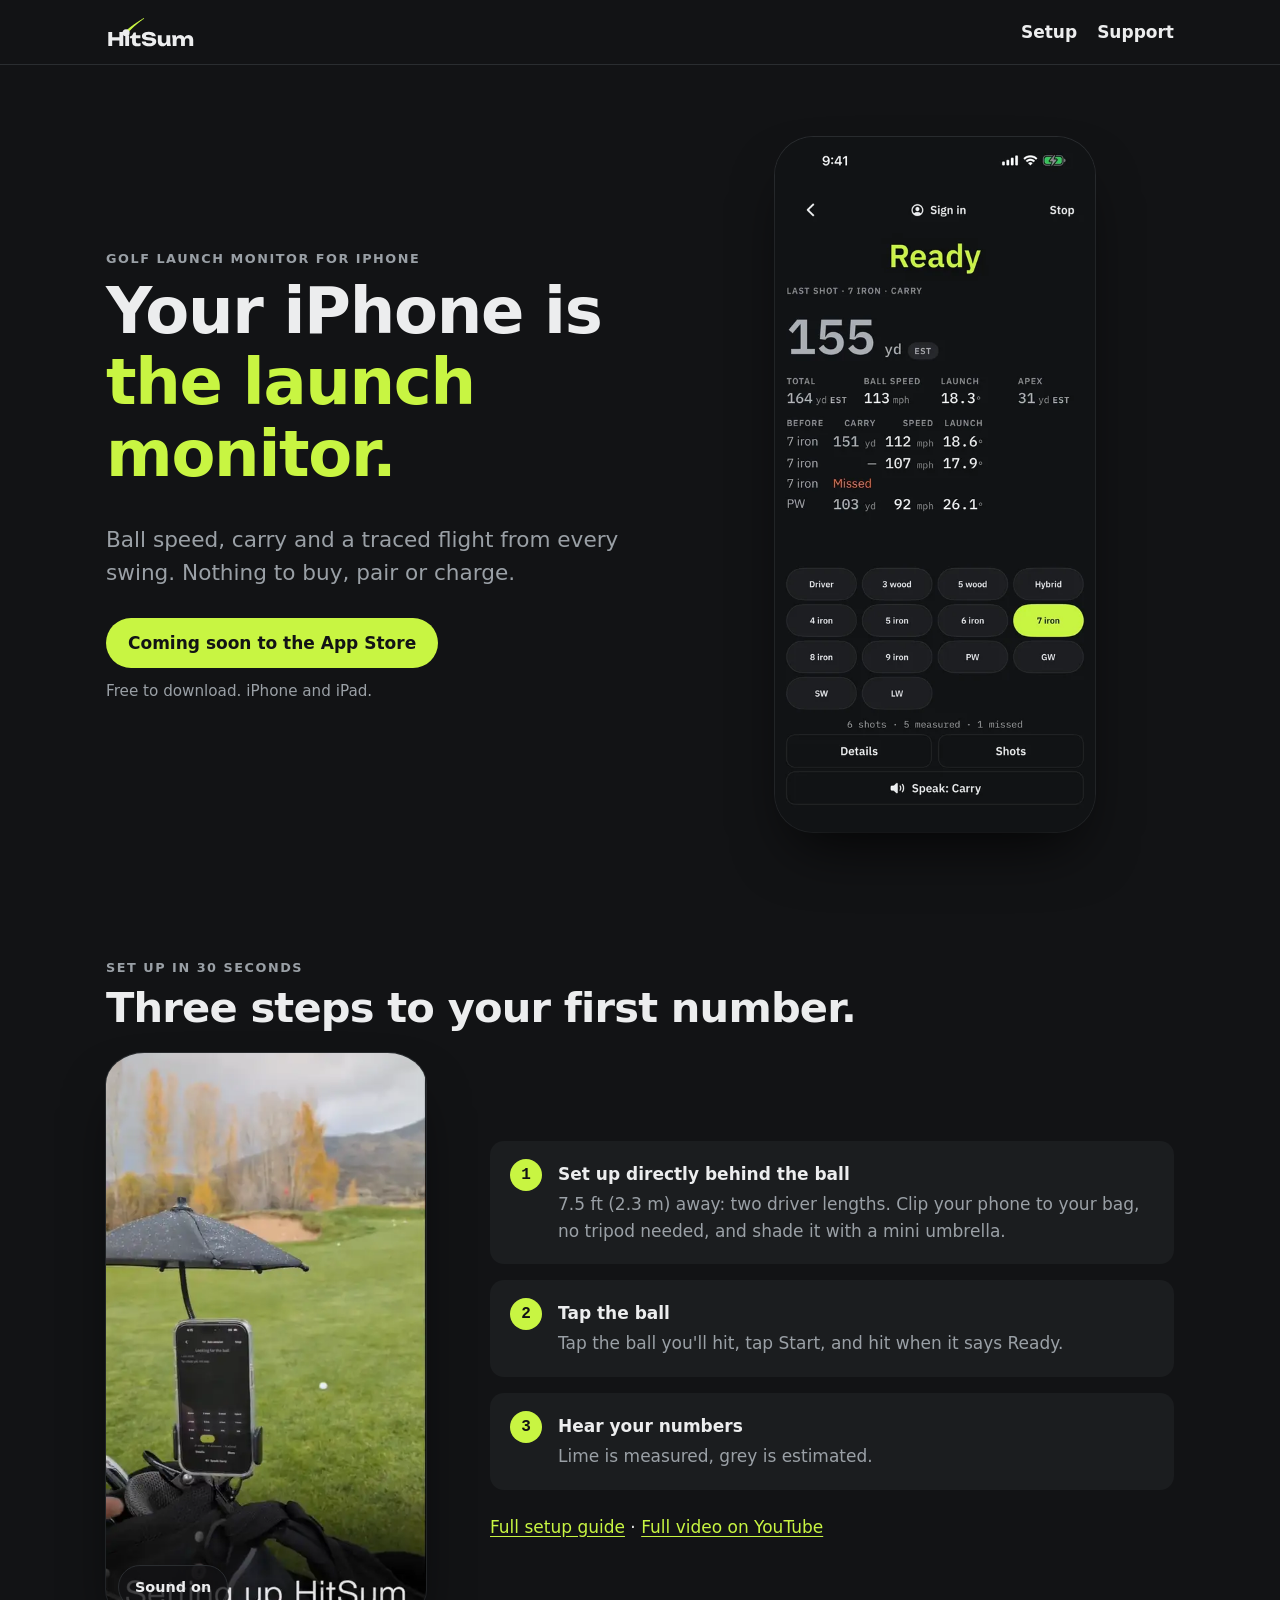
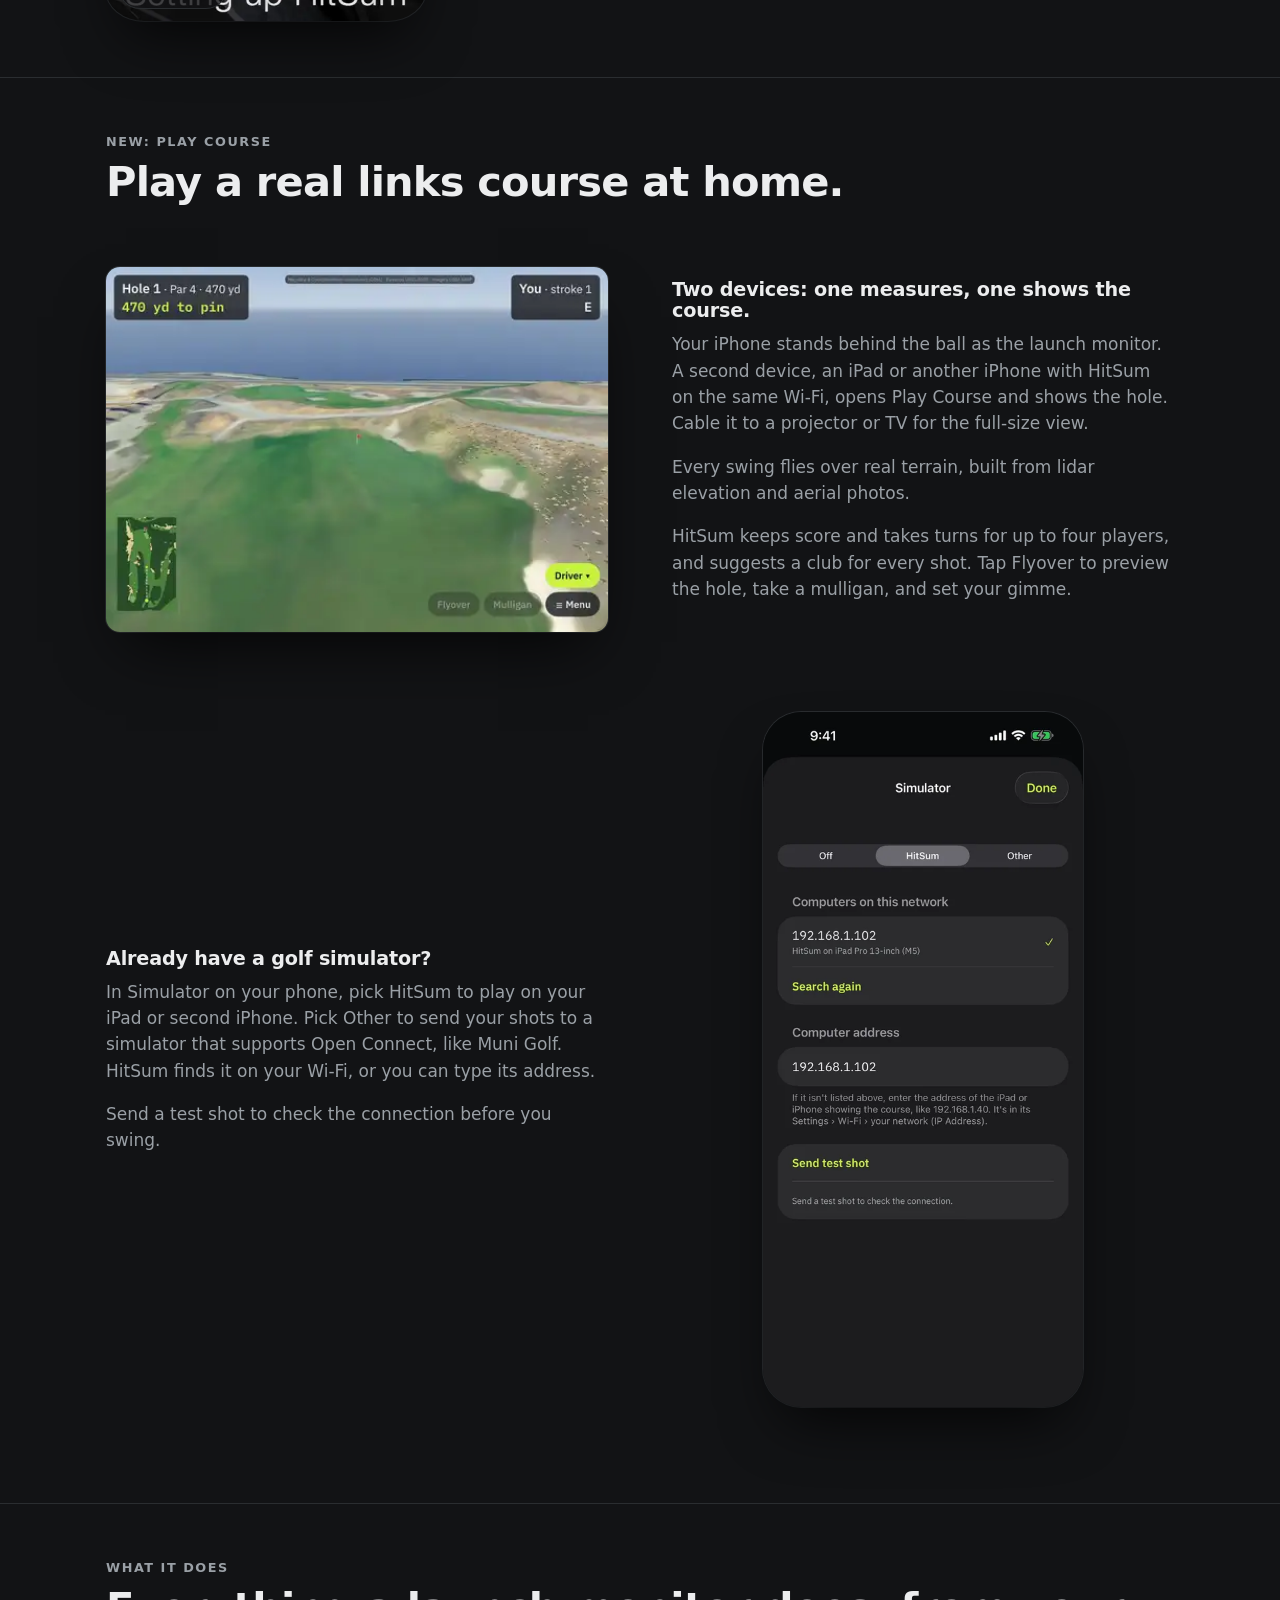
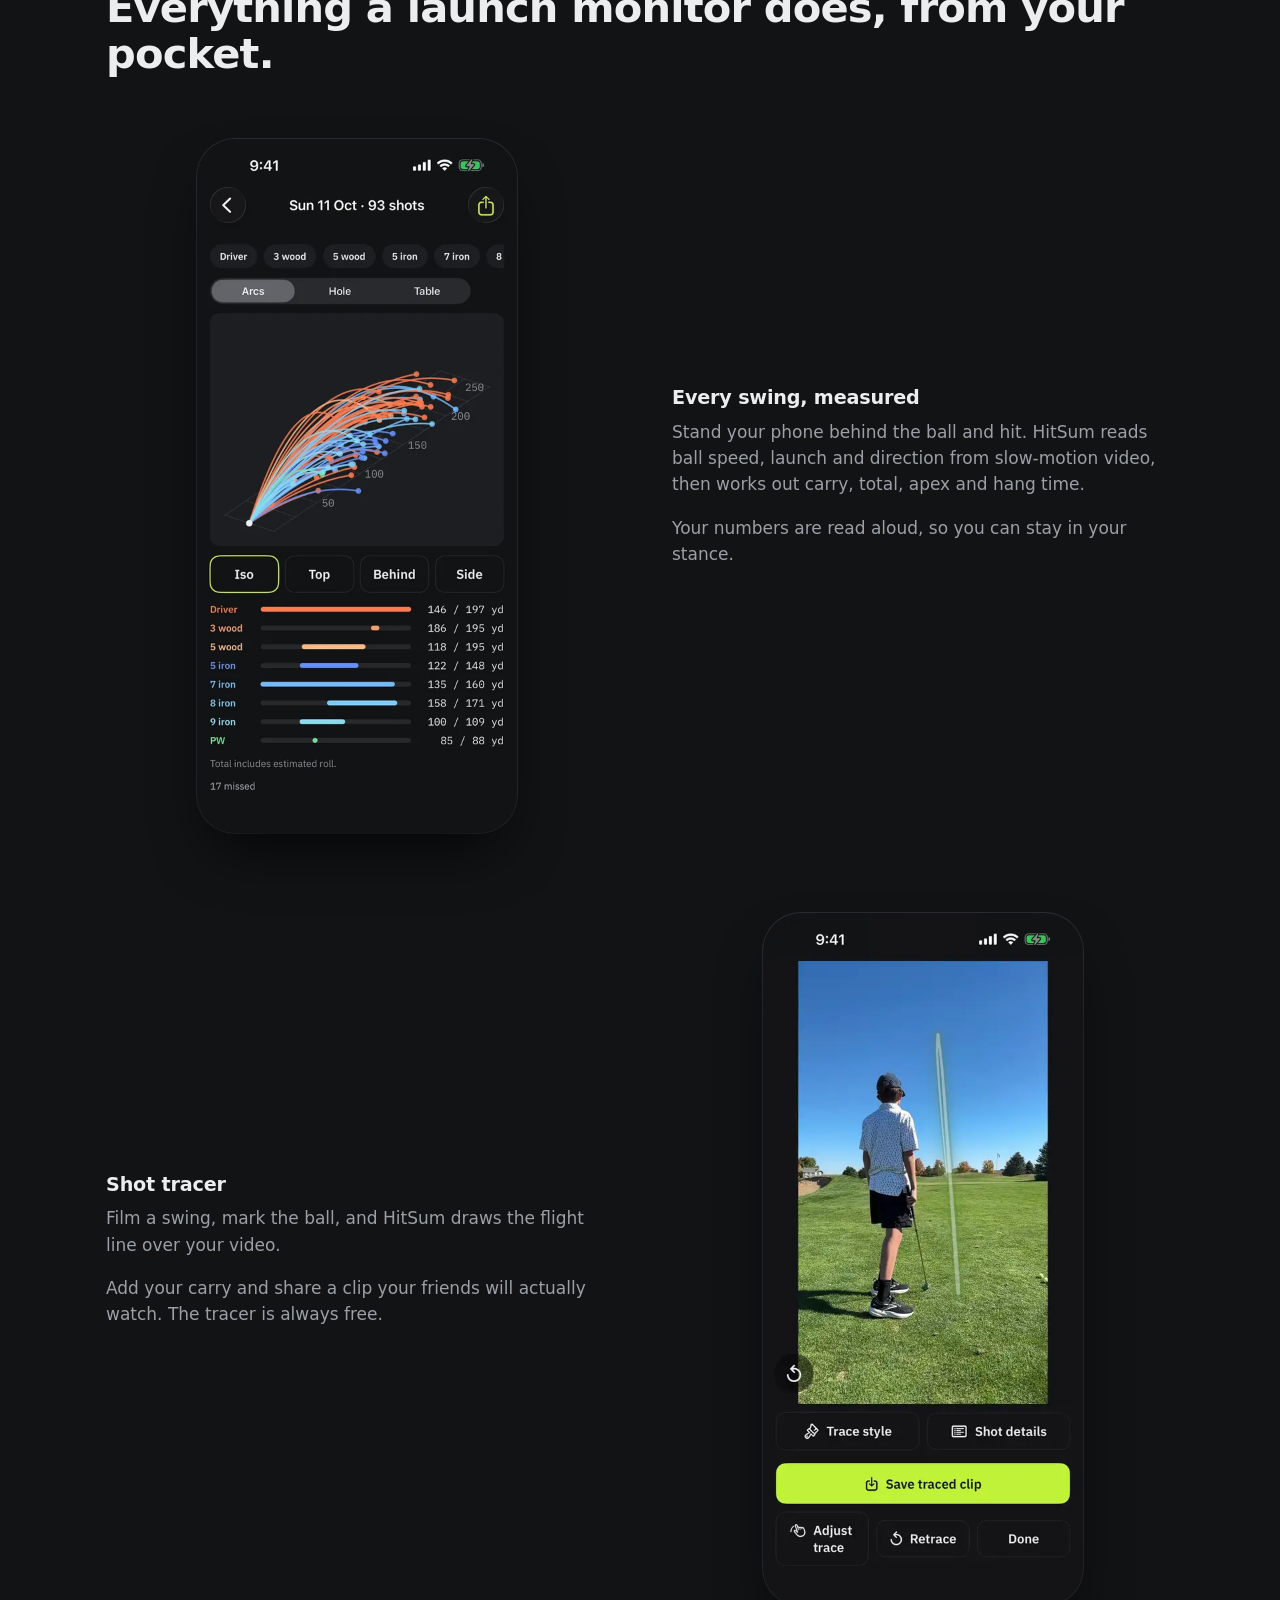
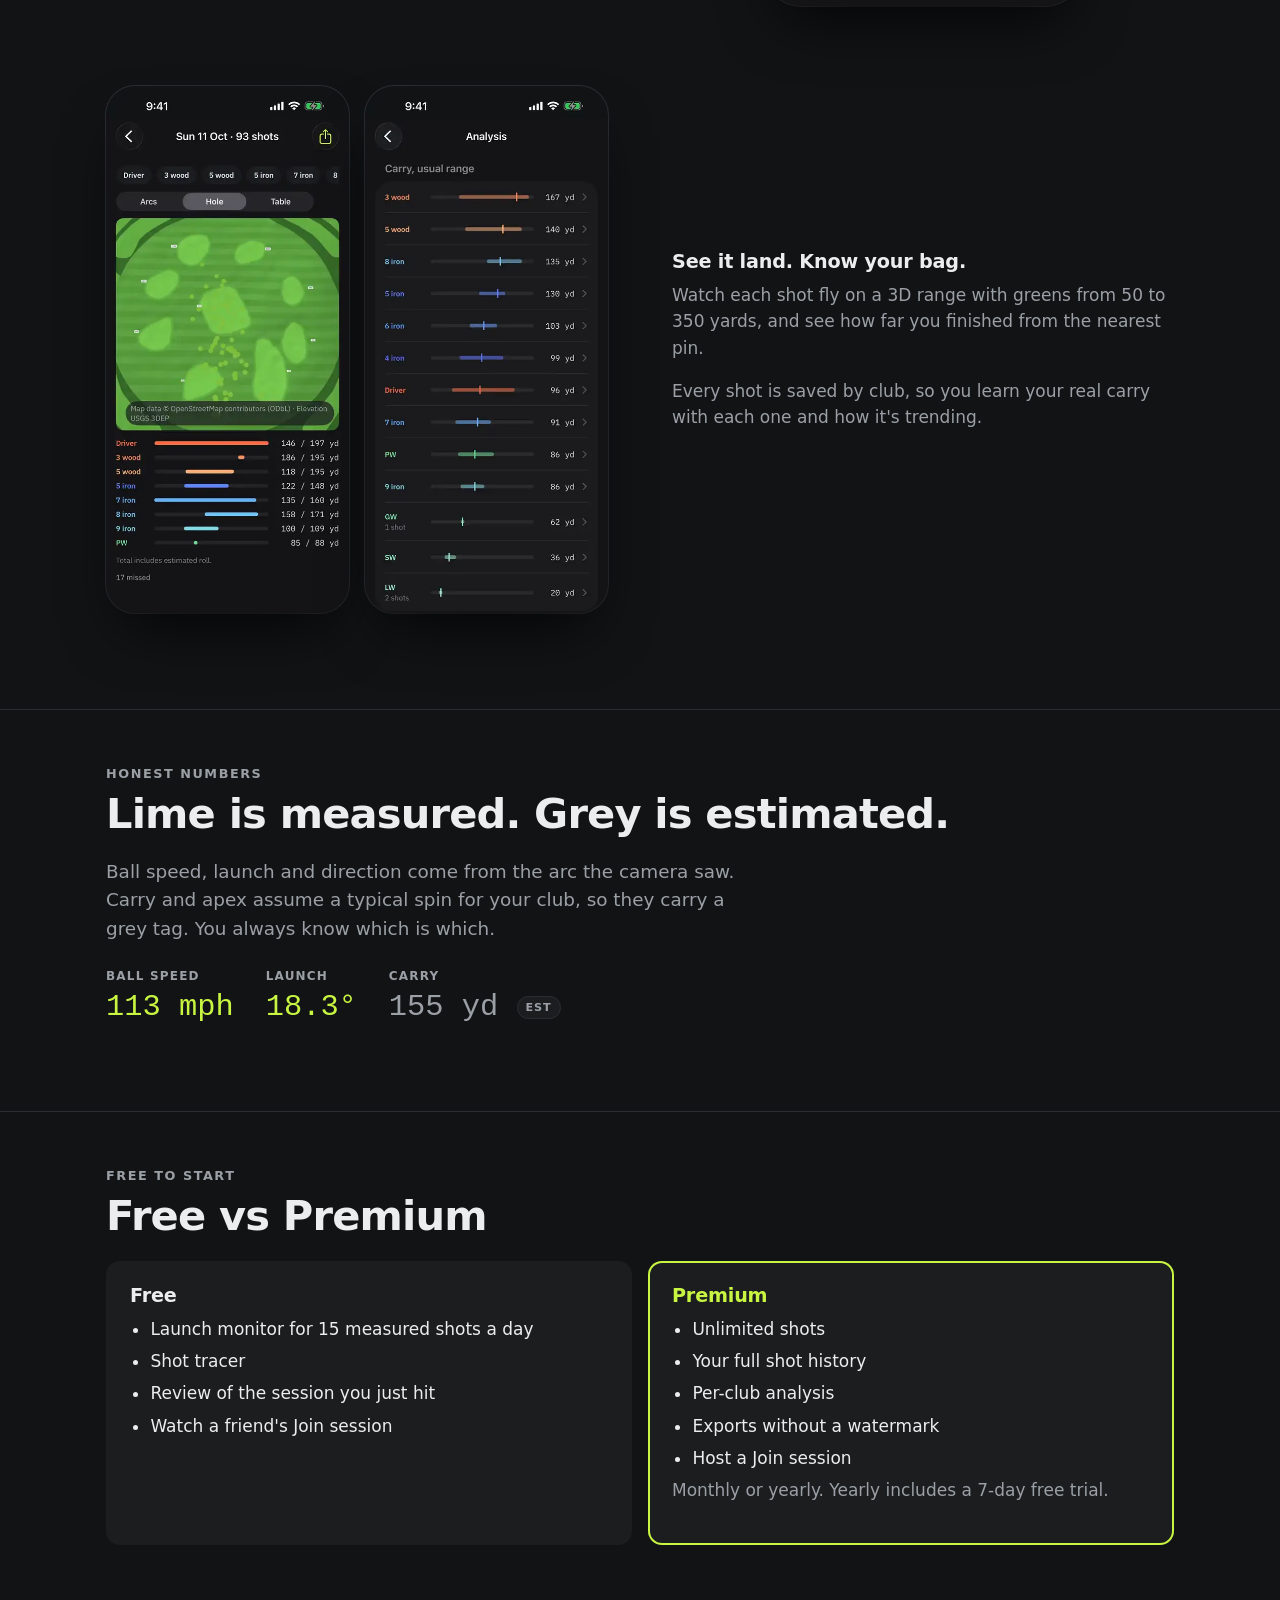
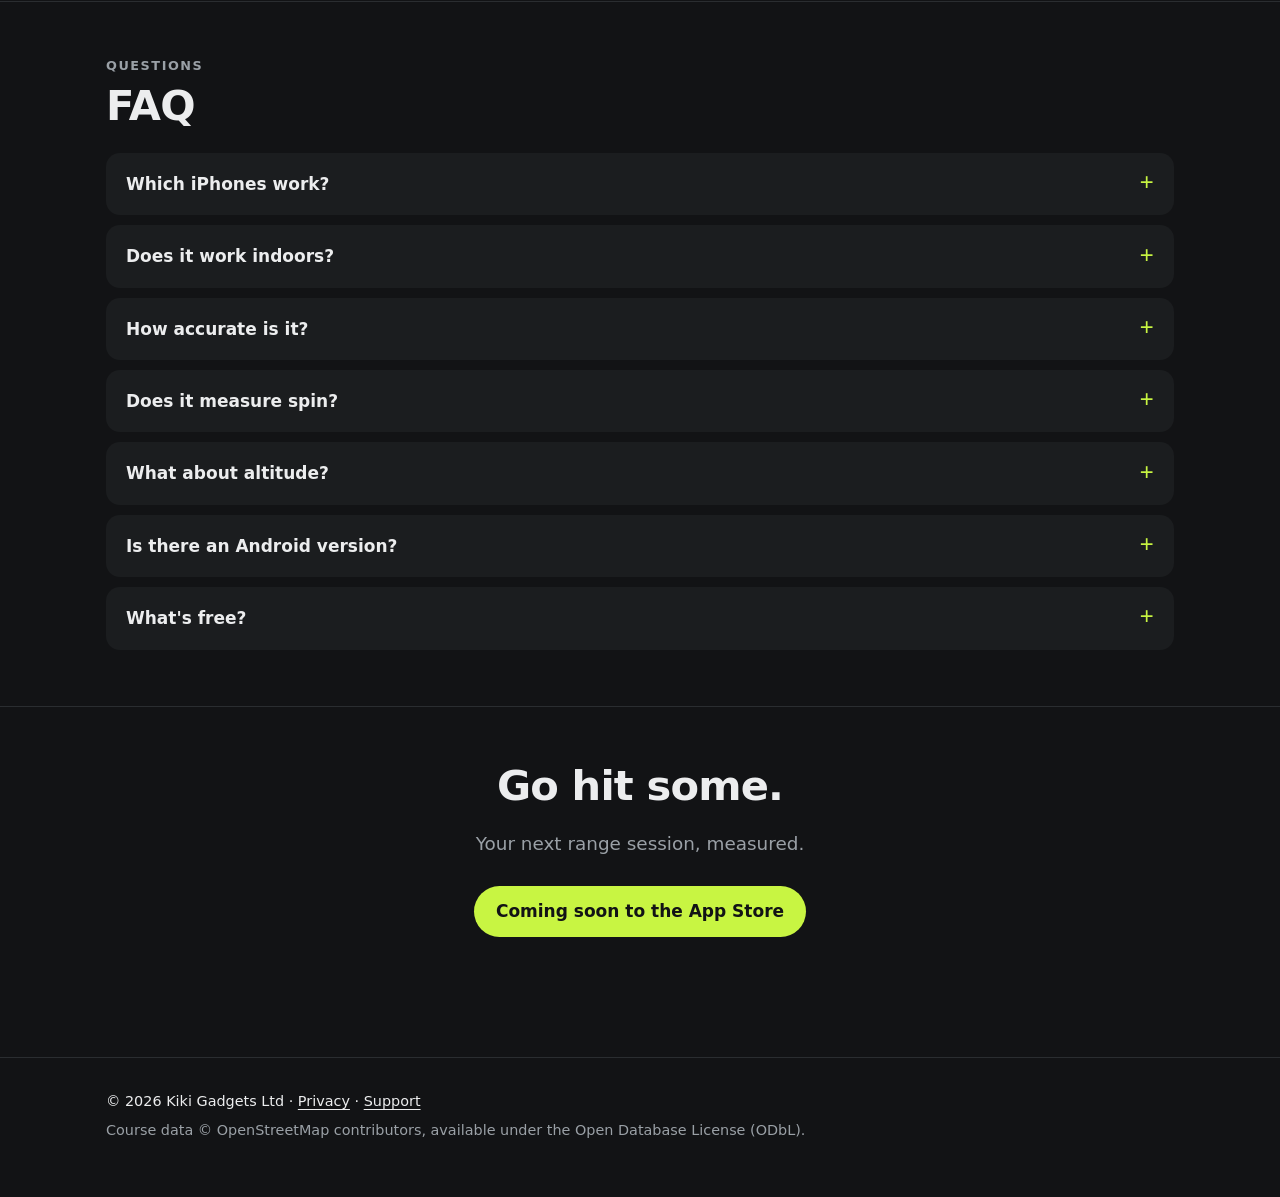
==== index.html @ d625db30 "content: Play Course says it takes two devices, and an iPad or a second iPhone shows the course Co-A" ====
<!doctype html>
<html lang="en">
<head>
<meta charset="utf-8">
<meta name="viewport" content="width=device-width, initial-scale=1">
<title>HitSum: your iPhone is the golf launch monitor</title>
<meta name="description" content="Ball speed, launch and carry from every swing, measured from your iPhone's camera. Shot tracer and 3D range included. Free to start.">
<link rel="canonical" href="https://hitsum.app/">
<meta property="og:type" content="website">
<meta property="og:site_name" content="HitSum">
<meta property="og:title" content="HitSum: your iPhone is the golf launch monitor">
<meta property="og:description" content="Ball speed, launch and carry from every swing, measured from your iPhone's camera. Free to start.">
<meta property="og:image" content="https://hitsum.app/assets/img/og.png">
<meta property="og:url" content="https://hitsum.app/">
<meta name="twitter:card" content="summary_large_image">
<meta name="theme-color" content="#121315">
<link rel="icon" href="/assets/img/favicon-32.png">
<link rel="apple-touch-icon" href="/assets/img/icon-180.png">
<link rel="stylesheet" href="/style.css">
<script src="/assets/js/motion.js" defer></script>
<script type="application/ld+json">
{"@context":"https://schema.org","@type":"SoftwareApplication","name":"HitSum","operatingSystem":"iOS","applicationCategory":"SportsApplication","offers":{"@type":"Offer","price":"0","priceCurrency":"USD"},"publisher":{"@type":"Organization","name":"Kiki Gadgets Ltd"}}
</script>
<!-- Cloudflare Web Analytics -->
<script type="module" src="https://static.cloudflareinsights.com/beacon.min.js" data-cf-beacon='{"token": "250723533f0d4c768547b3042f52fd99"}'></script>
</head>
<body>
<header class="site-header"><div class="wrap nav">
  <a href="/" class="brand"><img src="/assets/img/wordmark.svg" alt="HitSum" width="117" height="40"></a>
  <nav aria-label="Main"><a href="/setup/">Setup</a><a href="/support/">Support</a></nav>
</div></header>

<main>
  <section class="wrap hero">
    <div>
      <p class="eyebrow">Golf launch monitor for iPhone</p>
      <h1>Your iPhone is <span class="lime">the launch monitor.</span></h1>
      <p class="lede">Ball speed, carry and a traced flight from every swing. Nothing to buy, pair or charge.</p>
      <div class="cta">
        <!-- CTA:BEGIN -->
        <span class="cta-pill">Coming soon to the <span class="nowrap">App Store</span></span>
        <!-- CTA:END -->
        <p class="cta-note">Free to download. iPhone and iPad.</p>
      </div>
    </div>
    <picture>
      <source type="image/webp" srcset="/assets/img/shot-run-480.webp 480w, /assets/img/shot-run-960.webp 960w" sizes="(min-width: 768px) 320px, 80vw">
      <img class="phone" src="/assets/img/shot-run-960.png" width="960" height="2086" fetchpriority="high"
        alt="HitSum launch monitor showing a 7 iron carry of 155 yards, ball speed 113 mph and launch 18.3 degrees">
    </picture>
  </section>

  <section id="setup-steps" class="section">
    <div class="wrap">
      <p class="eyebrow">Set up in 30 seconds</p>
      <h2>Three steps to your first number.</h2>
      <div class="setup-grid">
        <div class="video-frame">
          <div class="clip-box">
            <video class="phone clip" data-sound muted loop playsinline preload="none" width="608" height="1080"
              poster="/assets/video/setup-loop.webp"
              aria-label="Setting up HitSum: the phone goes in a shaded bag mount behind the ball, the app says Ready, then a swing and the carry appears">
              <source src="/assets/video/setup-loop.mp4" type="video/mp4">
            </video>
            <button type="button" class="sound-toggle" hidden>Sound on</button>
          </div>
        </div>
        <div>
          <ol class="steps steps--stacked">
            <li><strong>Set up directly behind the ball</strong><p>7.5 ft (2.3 m) away: two driver lengths. Clip your phone to your bag, no tripod needed, and shade it with a mini umbrella.</p></li>
            <li><strong>Tap the ball</strong><p>Tap the ball you'll hit, tap Start, and hit when it says Ready.</p></li>
            <li><strong>Hear your numbers</strong><p>Lime is measured, grey is estimated.</p></li>
          </ol>
          <p><a href="/setup/">Full setup guide</a> · <a href="https://www.youtube.com/shorts/DiPGG06o8gQ">Full video on YouTube</a></p>
        </div>
      </div>
    </div>
  </section>

  <section id="play-course" class="section">
    <div class="wrap">
      <p class="eyebrow">New: Play Course</p>
      <h2>Play a real links course at home.</h2>

      <div class="feature">
        <video class="screen clip" muted loop playsinline preload="none" width="960" height="698"
          poster="/assets/video/course-sim.webp"
          aria-label="Play Course on an iPad: a flyover of the first hole, then a drive, an approach and a chip, each flying over a 3D links course with the shot's numbers along the bottom">
          <source src="/assets/video/course-sim.mp4" type="video/mp4">
        </video>
        <div>
          <h3>Two devices: one measures, one shows the course.</h3>
          <p>Your iPhone stands behind the ball as the launch monitor. A second device, an iPad or another iPhone with HitSum on the same Wi-Fi, opens Play Course and shows the hole. Cable it to a projector or TV for the full-size view.</p>
          <p>Every swing flies over real terrain, built from lidar elevation and aerial photos.</p>
          <p>HitSum keeps score and takes turns for up to four players, and suggests a club for every shot. Tap Flyover to preview the hole, take a mulligan, and set your gimme.</p>
        </div>
      </div>

      <div class="feature feature--flip">
        <picture>
          <source type="image/webp" srcset="/assets/img/shot-simulator-480.webp 480w, /assets/img/shot-simulator-960.webp 960w" sizes="(min-width: 768px) 320px, 80vw">
          <img class="phone" src="/assets/img/shot-simulator-960.png" width="960" height="2086" loading="lazy"
            alt="HitSum's Simulator setting with Off, HitSum and Other, and an iPad running HitSum found on the network">
        </picture>
        <div>
          <h3>Already have a golf simulator?</h3>
          <p>In Simulator on your phone, pick HitSum to play on your iPad or second iPhone. Pick Other to send your shots to a simulator that supports Open Connect, like Muni Golf. HitSum finds it on your Wi-Fi, or you can type its address.</p>
          <p>Send a test shot to check the connection before you swing.</p>
        </div>
      </div>
    </div>
  </section>

  <section id="features" class="section">
    <div class="wrap">
      <p class="eyebrow">What it does</p>
      <h2>Everything a launch monitor does, from your pocket.</h2>

      <div class="feature">
        <picture>
          <source type="image/webp" srcset="/assets/img/shot-arcs-480.webp 480w, /assets/img/shot-arcs-960.webp 960w" sizes="(min-width: 768px) 320px, 80vw">
          <img class="phone" src="/assets/img/shot-arcs-960.png" width="960" height="2081" loading="lazy"
            alt="A session of 93 shots drawn as colored flight arcs, one color per club, with carry ranges listed below">
        </picture>
        <div>
          <h3>Every swing, measured</h3>
          <p>Stand your phone behind the ball and hit. HitSum reads ball speed, launch and direction from slow-motion video, then works out carry, total, apex and hang time.</p>
          <p>Your numbers are read aloud, so you can stay in your stance.</p>
        </div>
      </div>

      <div class="feature feature--flip">
        <video class="phone clip" muted loop playsinline preload="none" width="640" height="1386"
          poster="/assets/video/trace-steps.webp"
          aria-label="Tracing a shot in HitSum: confirm the moment of impact, drag the magnifier onto the ball, drag the path's end to where it landed, then the traced swing plays">
          <source src="/assets/video/trace-steps.mp4" type="video/mp4">
        </video>
        <div>
          <h3>Shot tracer</h3>
          <p>Film a swing, mark the ball, and HitSum draws the flight line over your video.</p>
          <p>Add your carry and share a clip your friends will actually watch. The tracer is always free.</p>
        </div>
      </div>

      <div class="feature">
        <div class="phones">
          <video class="phone clip" muted loop playsinline preload="none" width="640" height="1386"
            poster="/assets/video/preview-hole.webp"
            aria-label="Shots replayed on a 3D fairway, club by club, with carry, total and distance to the pin">
            <source src="/assets/video/preview-hole.mp4" type="video/mp4">
          </video>
          <video class="phone clip" muted loop playsinline preload="none" width="640" height="1386"
            poster="/assets/video/preview-analysis.webp"
            aria-label="Club analysis, a 9 iron's carry over time and where its shots landed, then saved sessions">
            <source src="/assets/video/preview-analysis.mp4" type="video/mp4">
          </video>
        </div>
        <div>
          <h3>See it land. Know your bag.</h3>
          <p>Watch each shot fly on a 3D range with greens from 50 to 350 yards, and see how far you finished from the nearest pin.</p>
          <p>Every shot is saved by club, so you learn your real carry with each one and how it's trending.</p>
        </div>
      </div>
    </div>
  </section>

  <section id="honest" class="section">
    <div class="wrap">
      <p class="eyebrow">Honest numbers</p>
      <h2>Lime is measured. Grey is estimated.</h2>
      <p class="lede">Ball speed, launch and direction come from the arc the camera saw. Carry and apex assume a typical spin for your club, so they carry a grey tag. You always know which is which.</p>
      <div class="stat-row" aria-label="Example shot">
        <div><span class="label">Ball speed</span><span class="value stat measured">113 mph</span></div>
        <div><span class="label">Launch</span><span class="value stat measured">18.3°</span></div>
        <div><span class="label">Carry</span><span class="value stat estimated">155 yd <span class="est">EST</span></span></div>
      </div>
    </div>
  </section>

  <section id="free-premium" class="section">
    <div class="wrap">
      <p class="eyebrow">Free to start</p>
      <h2>Free vs Premium</h2>
      <div class="split">
        <div class="card">
          <h3>Free</h3>
          <ul>
            <li>Launch monitor for 15 measured shots a day</li>
            <li>Shot tracer</li>
            <li>Review of the session you just hit</li>
            <li>Watch a friend's Join session</li>
          </ul>
        </div>
        <div class="card card--lime">
          <h3><span class="lime">Premium</span></h3>
          <ul>
            <li>Unlimited shots</li>
            <li>Your full shot history</li>
            <li>Per-club analysis</li>
            <li>Exports without a watermark</li>
            <li>Host a Join session</li>
          </ul>
          <p class="muted">Monthly or yearly. Yearly includes a <span class="nowrap">7-day</span> free trial.</p>
        </div>
      </div>
    </div>
  </section>

  <section id="faq" class="section">
    <div class="wrap">
      <p class="eyebrow">Questions</p>
      <h2>FAQ</h2>
      <div class="faq">
        <details id="faq-iphones"><summary>Which iPhones work?</summary>
          <p>The launch monitor works best on iPhone 12 or later. iPads and older iPhones running iOS 17.2 or later can watch a friend's Join session.</p></details>
        <details id="faq-indoors"><summary>Does it work indoors?</summary>
          <p>Yes. Set up 8 to 10 ft from your net or screen, in bright, even light.</p></details>
        <details id="faq-accuracy"><summary>How accurate is it?</summary>
          <p>Ball speed, launch and direction are measured from high-speed video of the ball's flight. Carry and apex assume a typical spin for your club, so they're marked as estimates. Measure your distance to the ball: it scales every number.</p></details>
        <details id="faq-spin"><summary>Does it measure spin?</summary>
          <p>No. Spin is estimated from your club, which is why carry and apex show a grey tag.</p></details>
        <details id="faq-altitude"><summary>What about altitude?</summary>
          <p>HitSum uses your phone's barometer to adjust for thin air.</p></details>
        <details id="faq-android"><summary>Is there an Android version?</summary>
          <p>Not yet. HitSum is for iPhone and iPad.</p></details>
        <details id="faq-free"><summary>What's free?</summary>
          <p>The launch monitor for 15 measured shots a day, the shot tracer, and today's session review. <a href="#free-premium">See Free vs Premium</a>.</p></details>
      </div>
    </div>
  </section>

  <section class="section">
    <div class="wrap" style="text-align:center">
      <h2>Go hit some.</h2>
      <p class="lede" style="margin-inline:auto">Your next range session, measured.</p>
      <div class="cta">
        <!-- CTA:BEGIN -->
        <span class="cta-pill">Coming soon to the <span class="nowrap">App Store</span></span>
        <!-- CTA:END -->
      </div>
    </div>
  </section>
</main>

<footer class="site-footer"><div class="wrap">
  <p>© 2026 Kiki Gadgets Ltd · <a href="/privacy/">Privacy</a> · <a href="/support/">Support</a></p>
  <p class="muted">Course data © OpenStreetMap contributors, available under the Open Database License (ODbL).</p>
</div></footer>
</body>
</html>
---- style.css ----
/* HitSum site. Dark only, like the app. Tokens match the app's palette. */
:root {
  --bg: #121315;
  --surface: #1b1d1f;
  --line: #2a2d30;
  --text: #ecedee;
  --text-muted: #9aa0a6;
  --lime: #c8f542;
  --ink-on-lime: #121315;
  --radius: 14px;
  --gutter: 16px;
  --sans: system-ui, -apple-system, "Segoe UI", Roboto, sans-serif;
  --mono: ui-monospace, "SF Mono", Menlo, monospace;
  color-scheme: dark;
}

*, *::before, *::after { box-sizing: border-box; }

html { -webkit-text-size-adjust: 100%; }

body {
  margin: 0;
  background: var(--bg);
  color: var(--text);
  font: 17px/1.55 var(--sans);
  overflow-wrap: break-word;
}

img { max-width: 100%; height: auto; display: block; }

a { color: var(--lime); text-underline-offset: 3px; }
a:hover { text-decoration-thickness: 2px; }
:focus-visible { outline: 3px solid var(--lime); outline-offset: 3px; border-radius: 4px; }

h1, h2, h3 { line-height: 1.12; letter-spacing: -0.02em; margin: 0 0 0.5em; overflow-wrap: anywhere; }
h1 { font-size: clamp(2.2rem, 7vw, 4rem); }
h2 { font-size: clamp(1.7rem, 4.5vw, 2.6rem); }
h3 { font-size: 1.2rem; letter-spacing: -0.01em; }
p { margin: 0 0 1em; }

.wrap { max-width: 1100px; margin: 0 auto; padding: 0 var(--gutter); }
.muted { color: var(--text-muted); }
.lime { color: var(--lime); }
.eyebrow {
  color: var(--text-muted); font: 600 0.8rem/1.2 var(--sans);
  letter-spacing: 0.12em; text-transform: uppercase; margin-bottom: 0.75em;
}

/* Header & footer */
.site-header { border-bottom: 1px solid var(--line); }
.nav { display: flex; align-items: center; justify-content: space-between; gap: 16px; min-height: 64px; }
.brand img { width: 88px; height: auto; }
.nav nav { display: flex; gap: 20px; }
.nav nav a { color: var(--text); text-decoration: none; font-weight: 600; }
.nav nav a:hover { color: var(--lime); }

.site-footer { border-top: 1px solid var(--line); margin-top: 64px; padding: 32px 0 48px; font-size: 0.9rem; }
.site-footer p { margin: 0 0 0.5em; }
.site-footer a { color: var(--text); }

/* Sections */
.section { padding: 56px 0; }
.section + .section { border-top: 1px solid var(--line); }
.lede { font-size: 1.15rem; color: var(--text-muted); max-width: 36em; }

/* Hero */
.hero { padding-block: 40px 56px; display: grid; gap: 40px; align-items: center; }
.hero .lede { font-size: clamp(1.1rem, 2.6vw, 1.35rem); }
@media (min-width: 768px) {
  .hero { grid-template-columns: 1.15fr 1fr; padding-block: 72px; }
}

/* CTA */
.cta { margin-top: 28px; }
.cta-pill {
  display: inline-block; background: var(--lime); color: var(--ink-on-lime);
  font-weight: 700; padding: 12px 22px; border-radius: 999px; white-space: nowrap;
}
.cta-note { color: var(--text-muted); font-size: 0.95rem; margin-top: 12px; }

/* Screenshots */
.phone {
  width: 100%; max-width: 320px; margin: 0 auto;
  border-radius: 12% / 5.5%; overflow: hidden;
  box-shadow: 0 30px 60px -20px rgba(0, 0, 0, 0.8), 0 0 0 1px var(--line);
}
.phones { display: flex; gap: 16px; justify-content: center; }
.phones .phone { max-width: 260px; }
.screen {
  display: block; width: 100%; height: auto; max-width: 560px; margin: 0 auto;
  border-radius: 14px; overflow: hidden;
  box-shadow: 0 30px 60px -20px rgba(0, 0, 0, 0.8), 0 0 0 1px var(--line);
}

/* Feature rows */
.feature { display: grid; gap: 32px; align-items: center; padding: 40px 0; }
.feature p { color: var(--text-muted); }
@media (min-width: 768px) {
  .feature { grid-template-columns: 1fr 1fr; gap: 64px; }
  .feature--flip > :first-child { order: 2; }
}

/* Stats */
.stat { font-family: var(--mono); font-variant-numeric: tabular-nums; }
.stat-row { display: flex; flex-wrap: wrap; gap: 12px 32px; margin: 24px 0; }
.stat-row div { display: flex; flex-direction: column; }
.stat-row .label { color: var(--text-muted); font: 600 0.75rem/1.4 var(--sans); letter-spacing: 0.1em; text-transform: uppercase; }
.stat-row .value { font-size: 1.9rem; }
.stat-row .measured { color: var(--lime); }
.stat-row .estimated { color: var(--text-muted); }
.est {
  font: 700 0.7rem/1 var(--sans); letter-spacing: 0.08em; color: var(--text-muted);
  background: var(--surface); border: 1px solid var(--line); border-radius: 999px;
  padding: 4px 8px; vertical-align: middle;
}

/* Numbered steps */
.steps { list-style: none; padding: 0; margin: 24px 0; display: grid; gap: 16px; counter-reset: step; }
.steps li {
  counter-increment: step; background: var(--surface); border-radius: var(--radius);
  padding: 20px 20px 20px 68px; position: relative;
}
.steps li::before {
  content: counter(step); position: absolute; left: 20px; top: 18px;
  width: 32px; height: 32px; border-radius: 50%; background: var(--lime); color: var(--ink-on-lime);
  font: 700 1rem/32px var(--mono); text-align: center;
}
.steps strong { display: block; margin-bottom: 4px; }
.steps p { margin: 0; color: var(--text-muted); }
@media (min-width: 768px) { .steps { grid-template-columns: repeat(3, 1fr); } }

/* Two columns */
.split { display: grid; gap: 16px; }
@media (min-width: 768px) { .split { grid-template-columns: 1fr 1fr; } }
.card { background: var(--surface); border-radius: var(--radius); padding: 24px; }
.card--lime { box-shadow: inset 0 0 0 2px var(--lime); }
.card ul { margin: 0; padding-left: 1.2em; }
.card li { margin: 0.35em 0; }

/* FAQ */
.faq { display: grid; gap: 10px; margin-top: 24px; }
.faq details { background: var(--surface); border-radius: var(--radius); }
.faq summary {
  cursor: pointer; padding: 18px 48px 18px 20px; font-weight: 600; position: relative; list-style: none;
}
.faq summary::-webkit-details-marker { display: none; }
.faq summary::after {
  content: "+"; position: absolute; right: 20px; top: 50%; transform: translateY(-50%);
  color: var(--lime); font: 400 1.5rem/1 var(--mono);
}
.faq details[open] summary::after { content: "–"; }
.faq summary:focus-visible { outline-offset: -3px; border-radius: var(--radius); }
.faq details > p { padding: 0 20px 18px; margin: 0; color: var(--text-muted); }

/* Long-form pages */
.prose { max-width: 42em; padding-top: 40px; }
.prose h2 { margin-top: 1.8em; font-size: clamp(1.5rem, 4vw, 2rem); }
.prose h3 { margin-top: 1.5em; }
.prose ul, .prose ol { padding-left: 1.3em; }
.prose li { margin: 0.4em 0; }
.prose figure { margin: 24px 0; }
.prose figcaption { color: var(--text-muted); font-size: 0.9rem; margin-top: 10px; text-align: center; }
.prose dl { margin: 0; }
.prose dt { font-weight: 700; margin-top: 1.2em; }
.prose dd { margin: 0.3em 0 0; color: var(--text-muted); }
.toc { background: var(--surface); border-radius: var(--radius); padding: 16px 20px 16px 40px; }
/* Reserved for the in-app tutorial photos; hidden until a photo replaces it. */
.photo-slot { display: none; }
figure:has(> .photo-slot:only-child) { display: none; }
.nowrap { white-space: nowrap; }

/* Tables (privacy policy) */
.prose table { width: 100%; border-collapse: collapse; margin: 1em 0 1.5em; font-size: 0.95rem; display: block; overflow-x: auto; }
.prose th, .prose td { text-align: left; padding: 10px 12px; border-bottom: 1px solid var(--line); vertical-align: top; }
.prose th { color: var(--text-muted); font-weight: 600; }

/* Install band on inner pages */
.cta-band { margin-top: 56px; }

.cta-band .card { width: 100%; display: flex; flex-wrap: wrap; align-items: center; justify-content: space-between; gap: 16px; }
.cta-band p { margin: 0; font-weight: 600; }

/* Below 360px the pill is wider than the column: let it wrap. */
@media (max-width: 359px) {
  .cta-pill { white-space: normal; text-align: center; padding: 12px 18px; }
}

/* Setup video (vertical YouTube Short) */
.video-frame { margin: 0 auto; width: 100%; max-width: 320px; }
.video {
  display: block; width: 100%; height: auto; aspect-ratio: 9 / 16; border: 0;
  border-radius: 24px; background: var(--surface);
  box-shadow: 0 30px 60px -20px rgba(0, 0, 0, 0.8), 0 0 0 1px var(--line);
}
.setup-grid { display: grid; gap: 40px; align-items: center; }
@media (min-width: 768px) {
  .setup-grid { grid-template-columns: 320px 1fr; gap: 64px; }
  .steps.steps--stacked { grid-template-columns: 1fr; }
}

/* Preview clips use the .phone frame; videos need an explicit box. */
video.phone { display: block; height: auto; background: var(--surface); object-fit: cover; }
.phones .phone { min-width: 0; flex: 1 1 0; }

/* Sound button over the setup clip (shown by motion.js) */
.clip-box { position: relative; }
.sound-toggle {
  position: absolute; left: 12px; bottom: 12px; min-height: 44px; padding: 10px 16px;
  border: 1px solid var(--line); border-radius: 999px; cursor: pointer;
  background: rgba(18, 19, 21, 0.78); color: var(--text); font: 600 0.9rem/1 var(--sans);
}
.sound-toggle:hover { border-color: var(--lime); }
.prose figure.video-frame { margin-inline: auto; }

/* Annotated kit photo on the Setup page */
.kit-photo { width: 100%; max-width: 420px; margin: 0 auto; border-radius: var(--radius); }
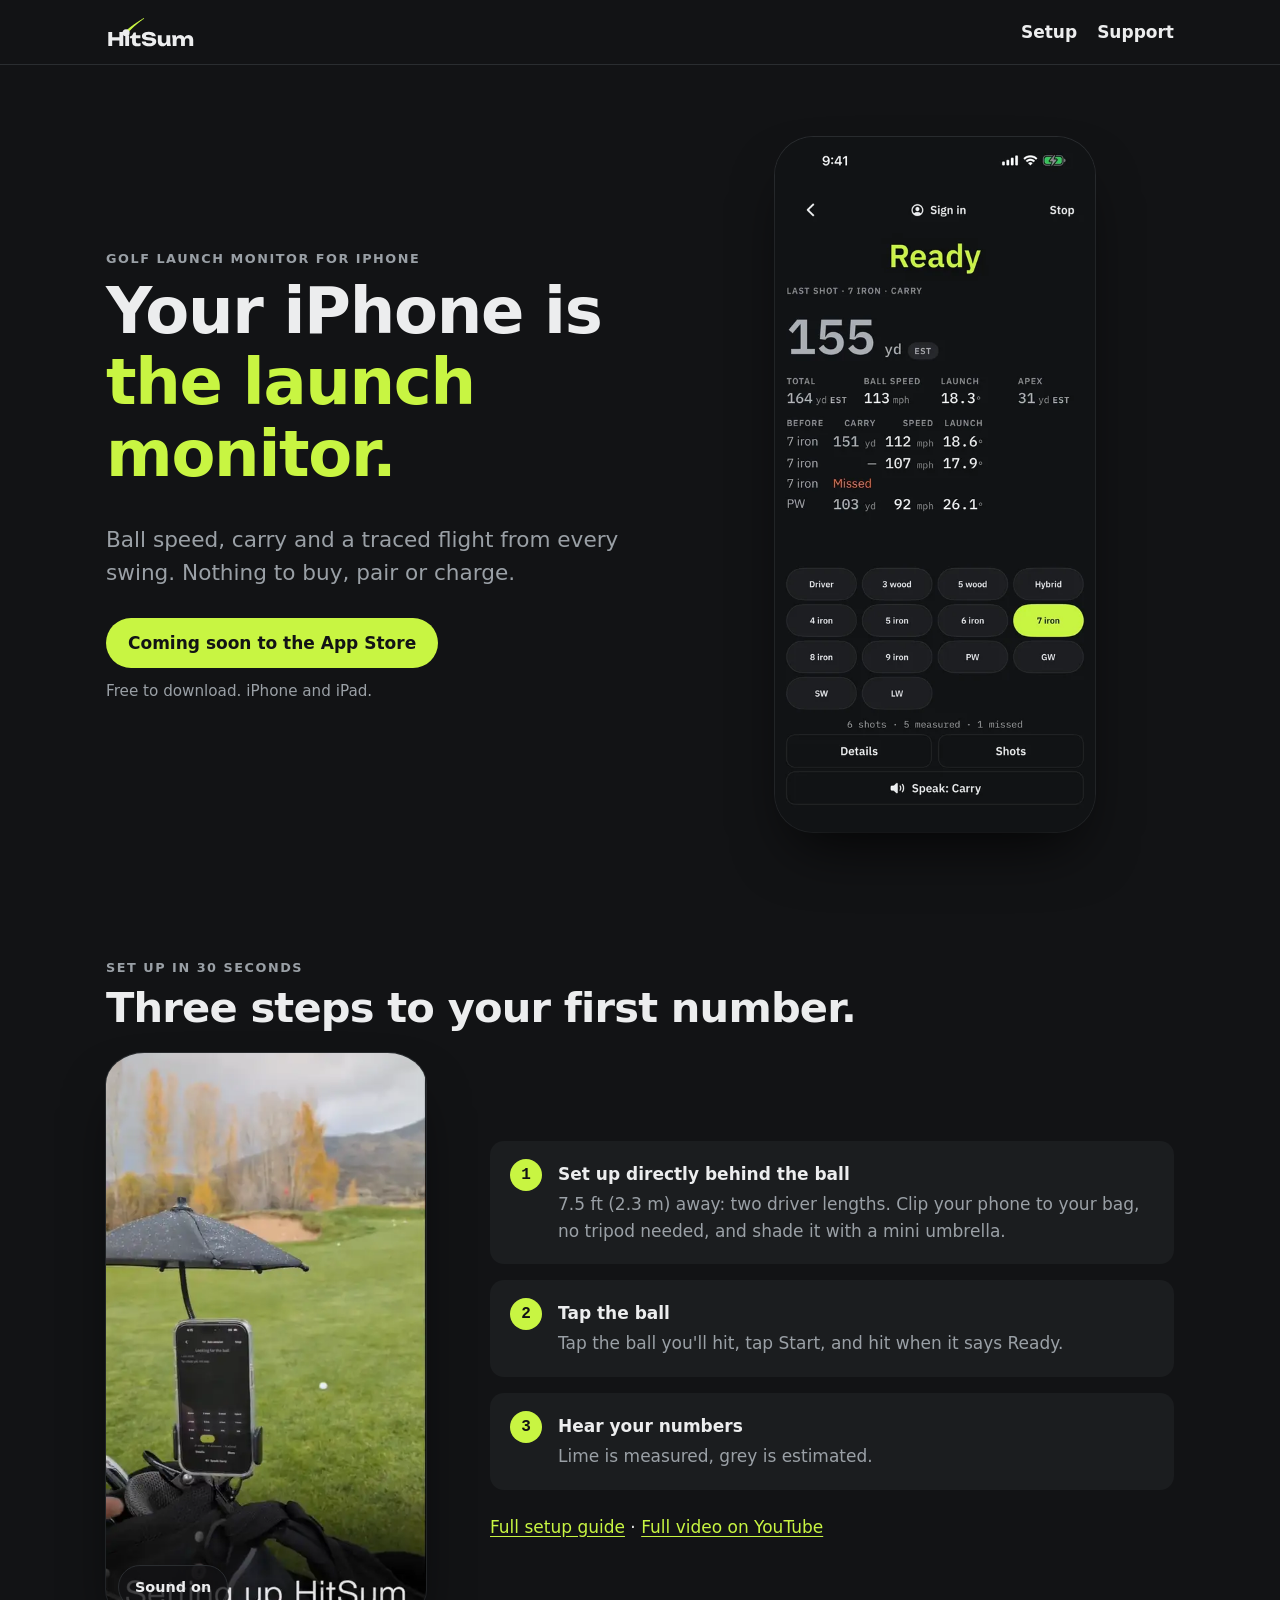
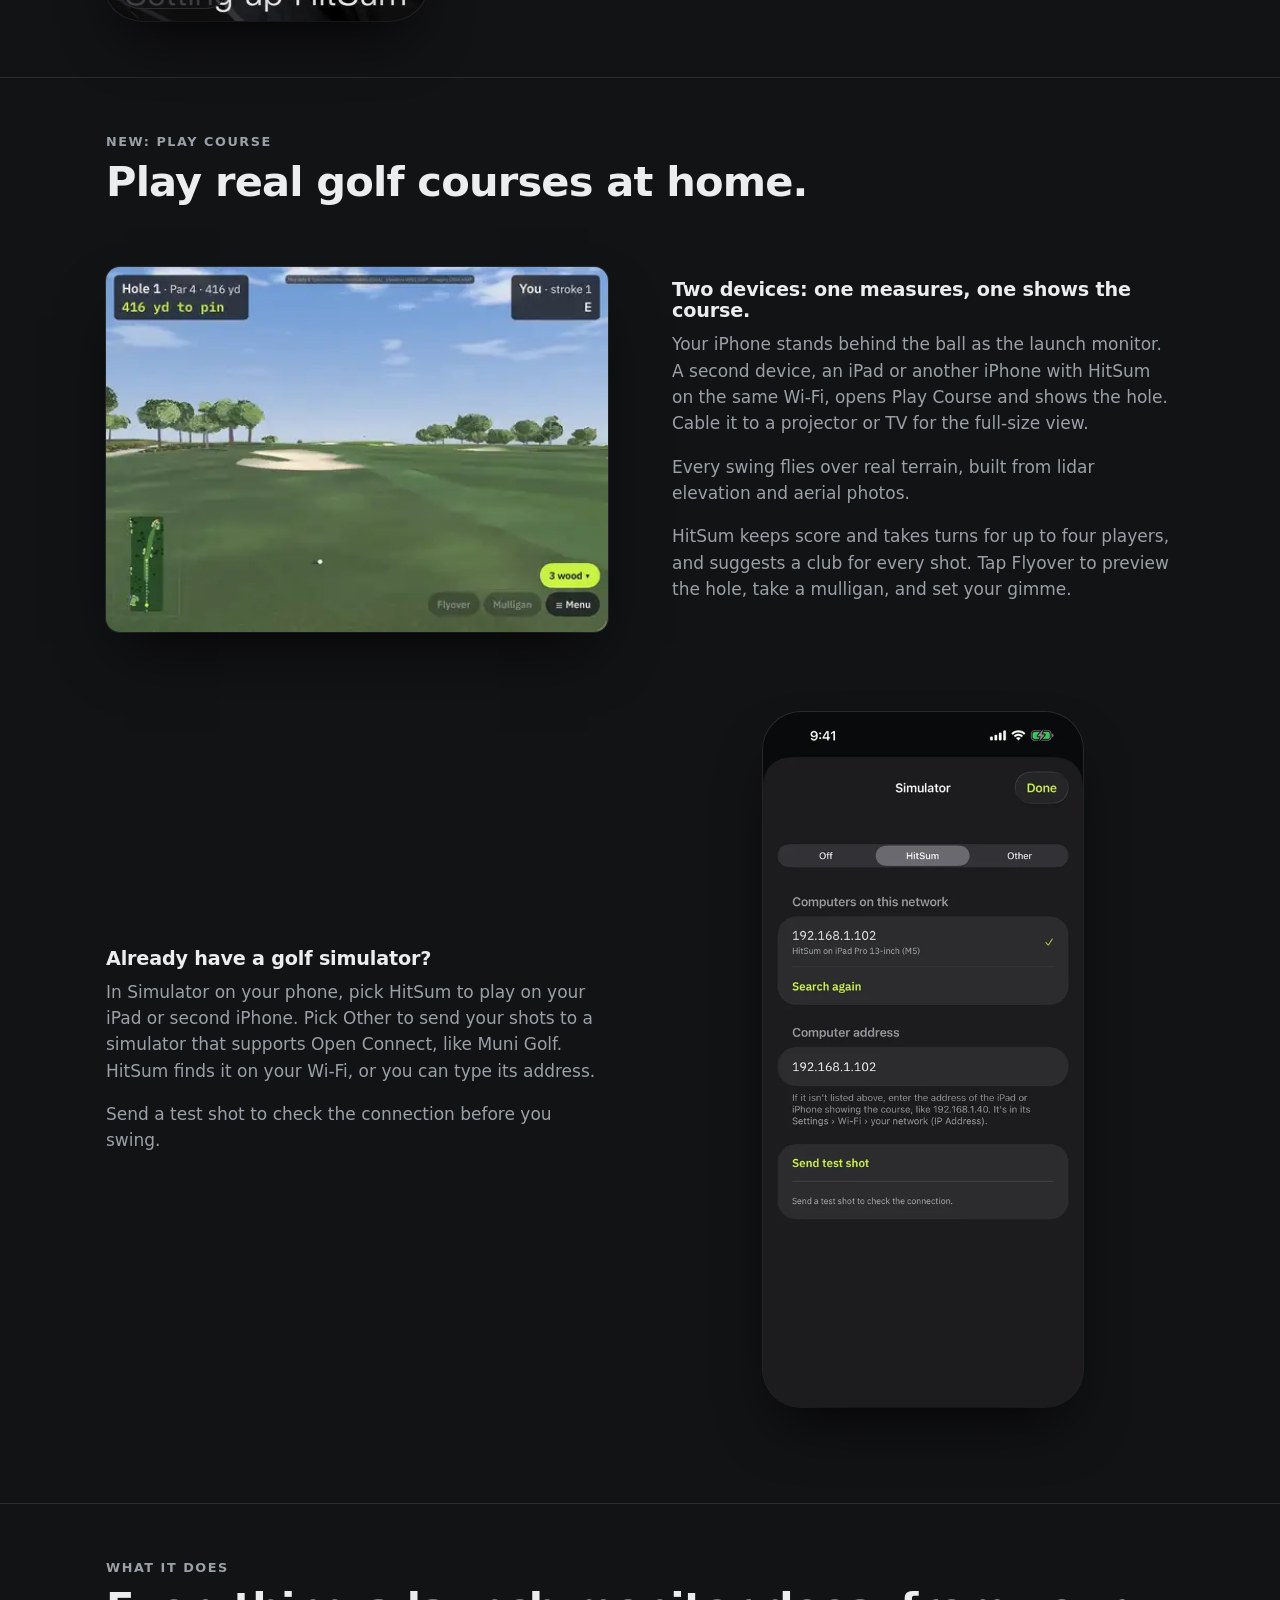
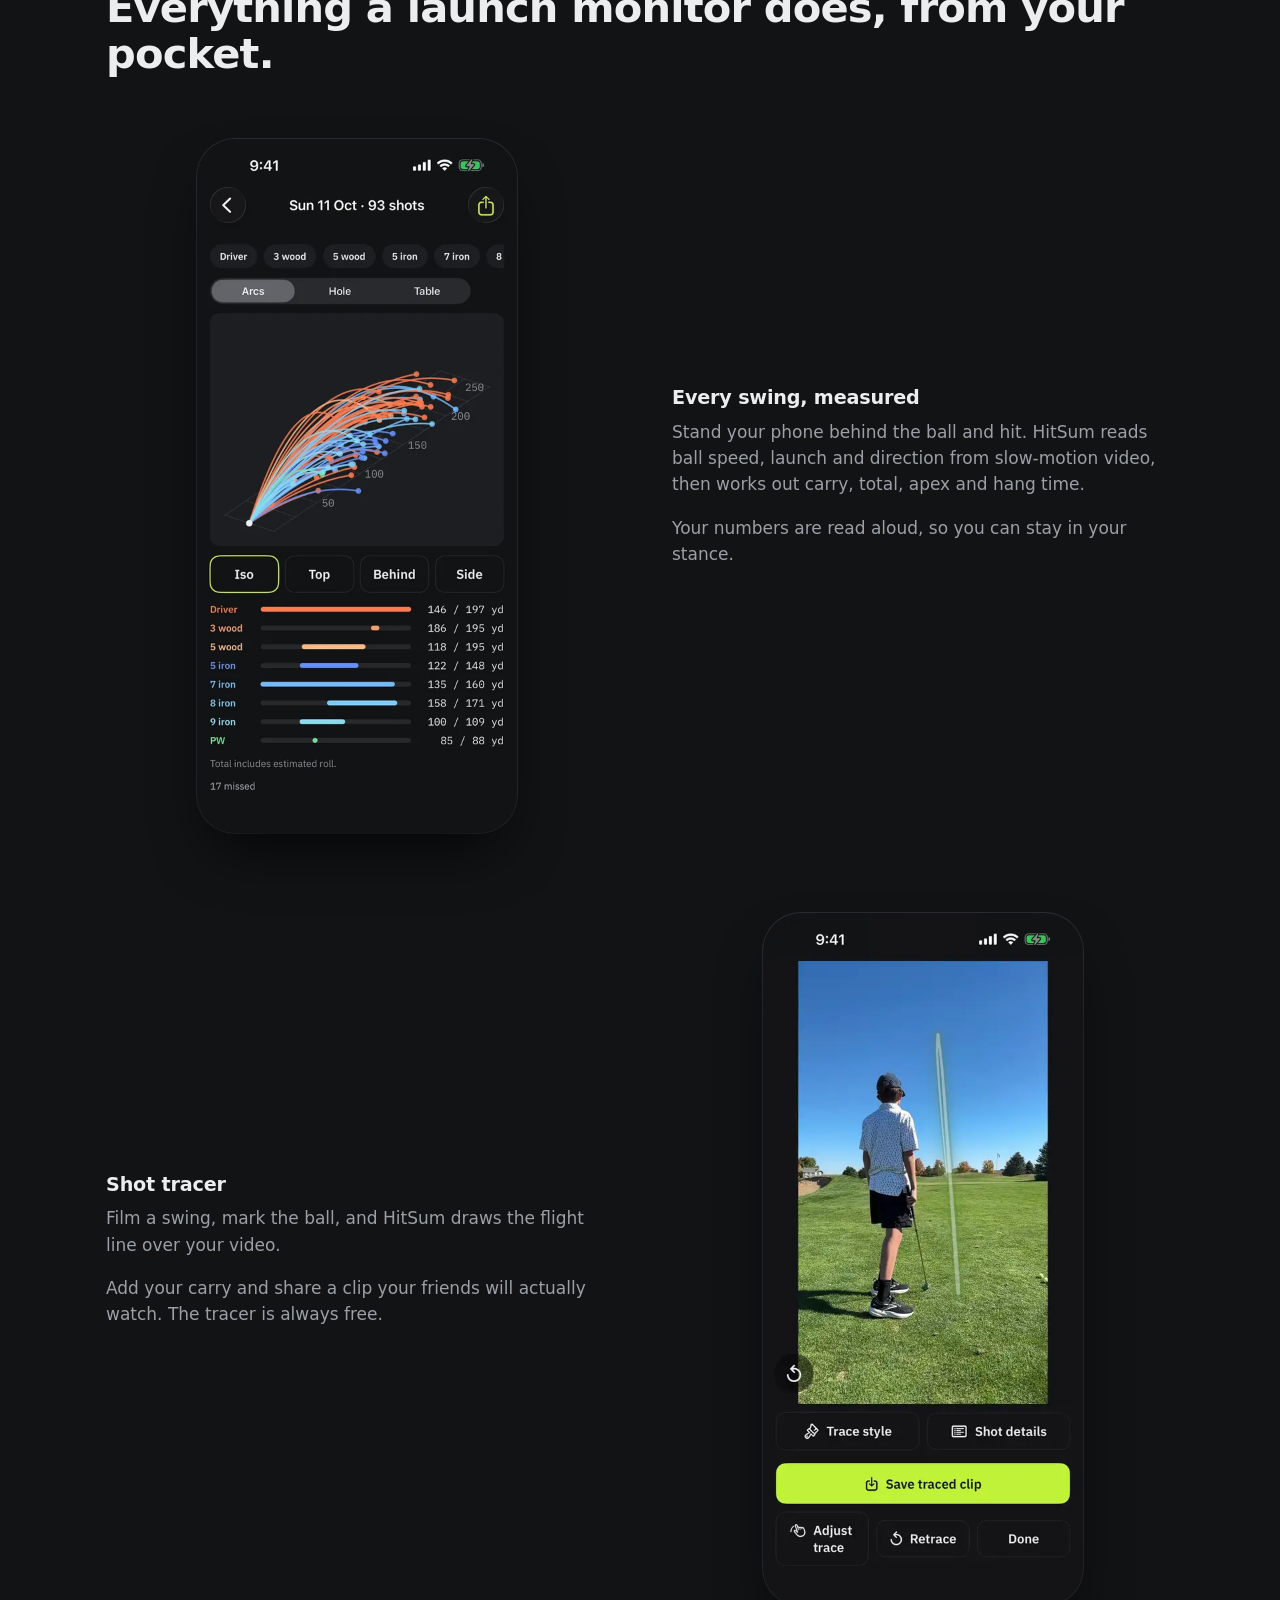
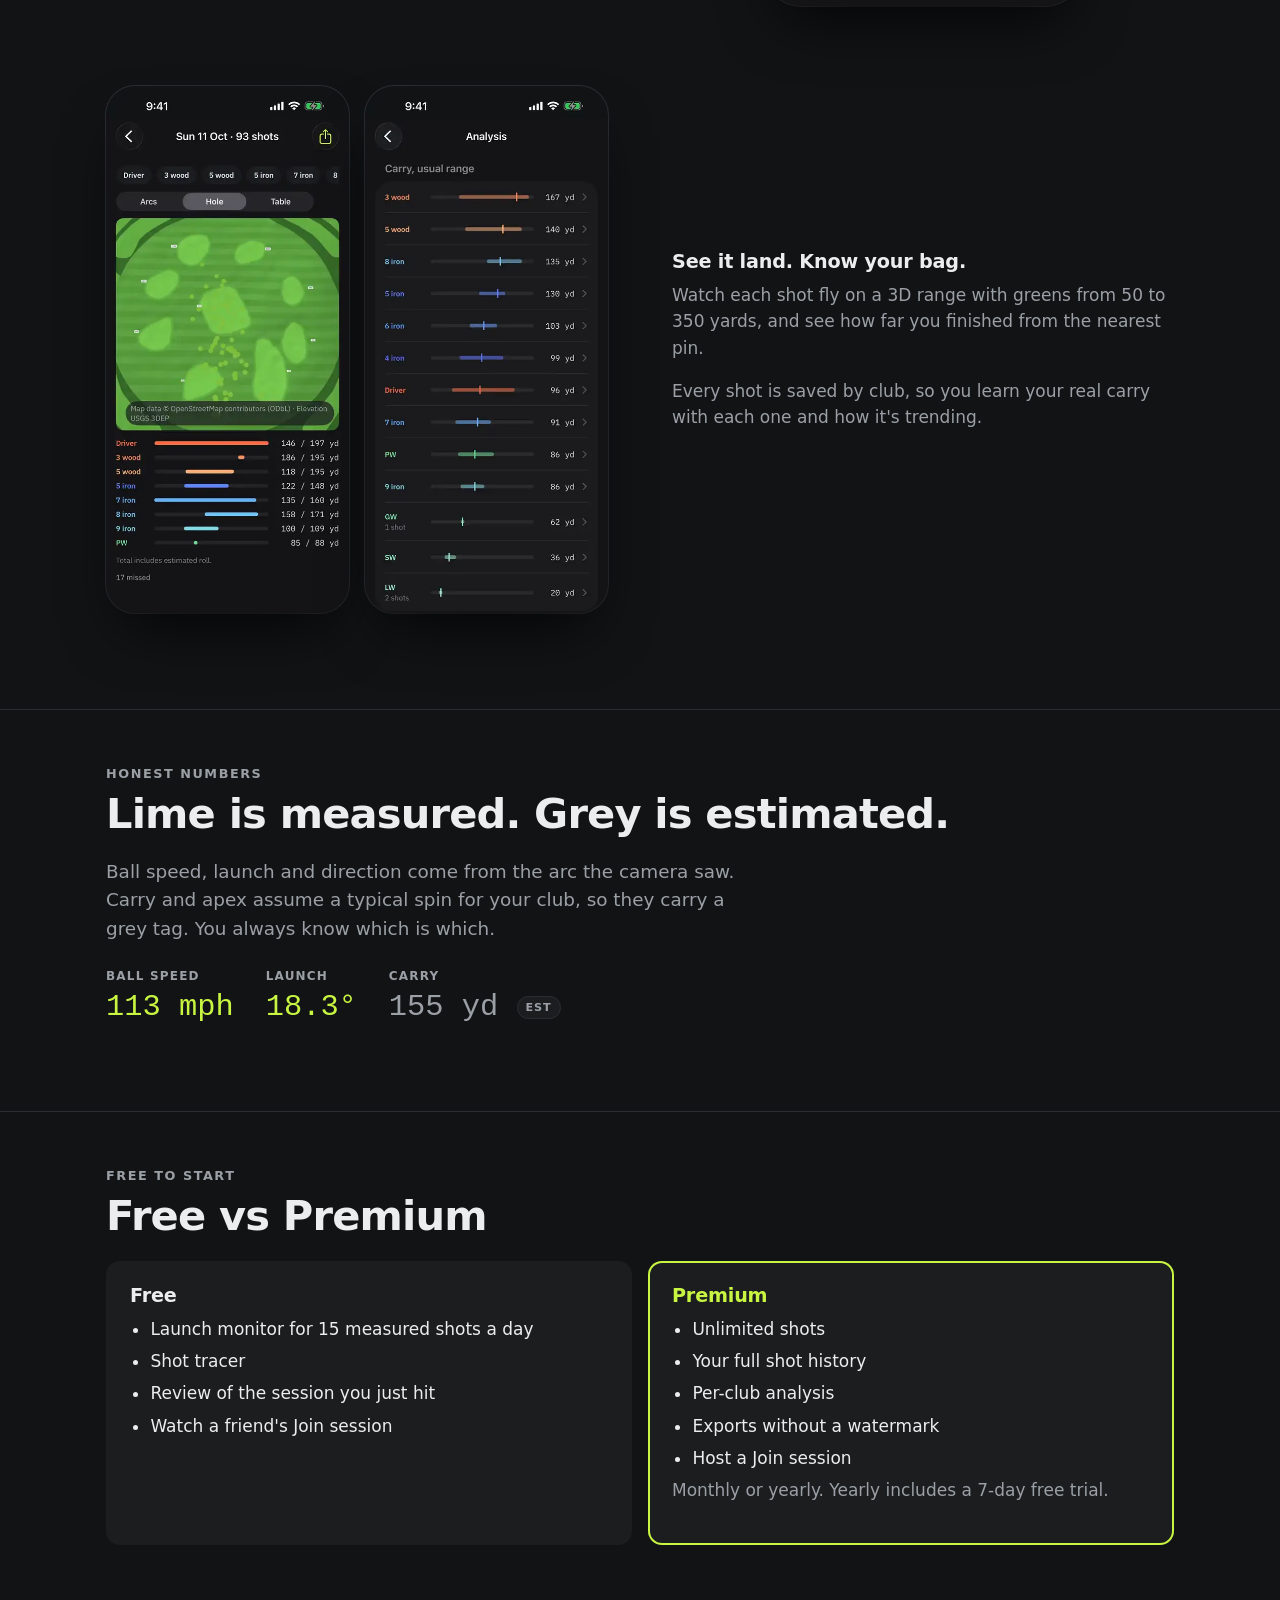
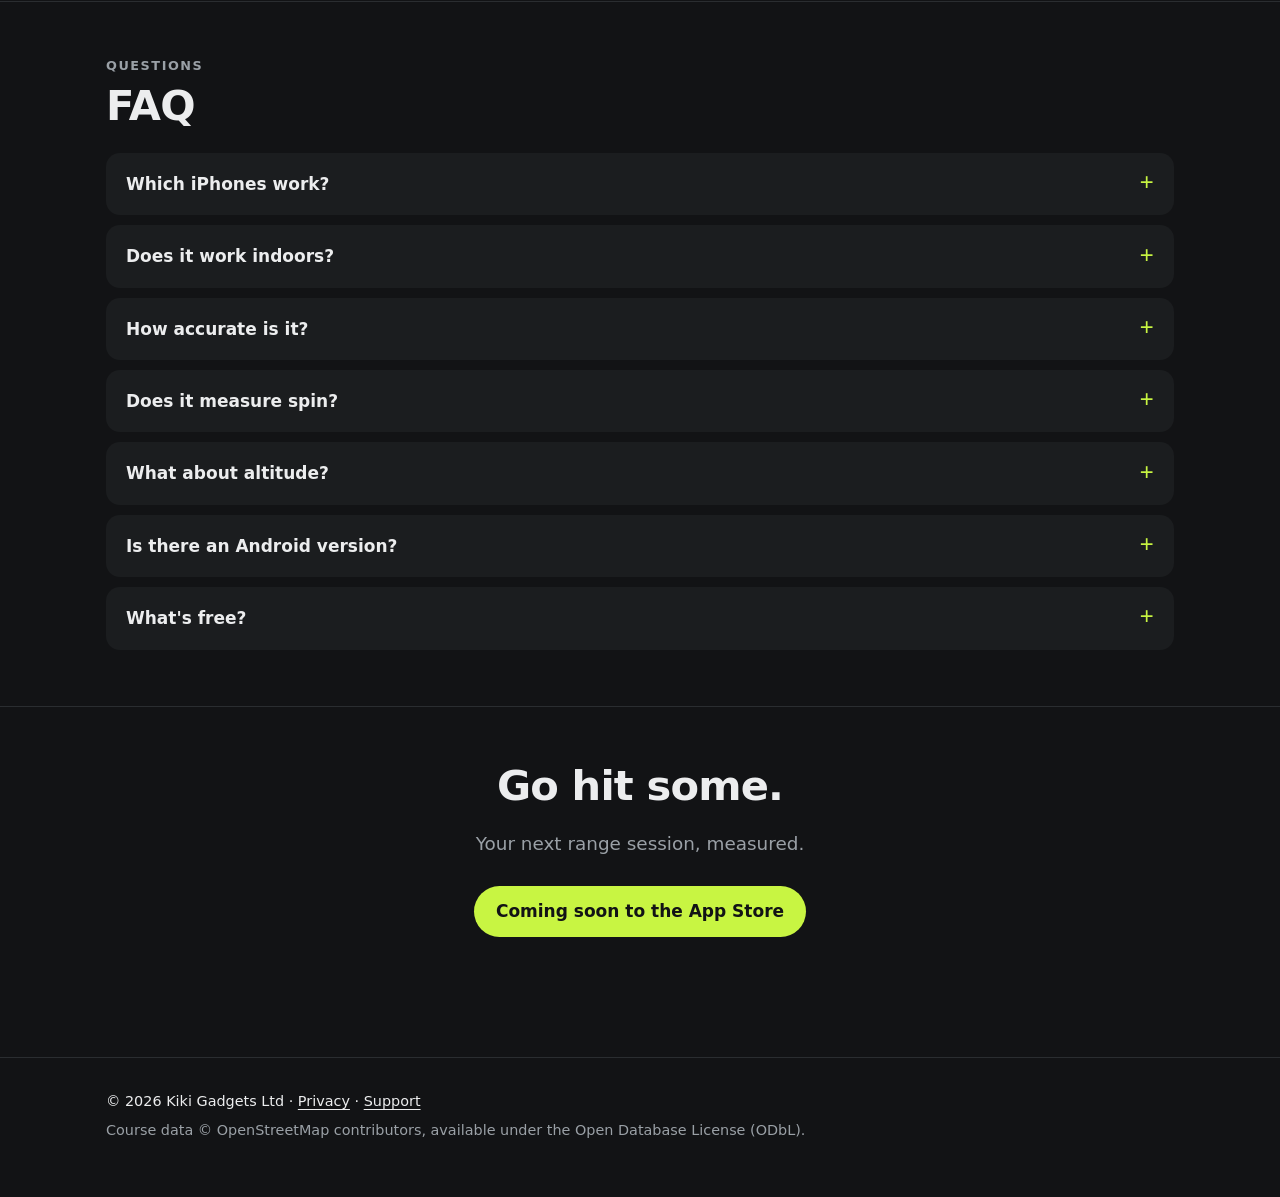
==== commit b96a1969: "content: Play Course clip re-shot on Seaside South with trees and the new putting view Renamed to co" ====
--- a/index.html
+++ b/index.html
@@ -80,13 +80,13 @@
   <section id="play-course" class="section">
     <div class="wrap">
       <p class="eyebrow">New: Play Course</p>
-      <h2>Play a real links course at home.</h2>
+      <h2>Play real golf courses at home.</h2>
 
       <div class="feature">
         <video class="screen clip" muted loop playsinline preload="none" width="960" height="698"
-          poster="/assets/video/course-sim.webp"
-          aria-label="Play Course on an iPad: a flyover of the first hole, then a drive, an approach and a chip, each flying over a 3D links course with the shot's numbers along the bottom">
-          <source src="/assets/video/course-sim.mp4" type="video/mp4">
+          poster="/assets/video/course-trees.webp"
+          aria-label="Play Course on an iPad: a flyover of the first hole, then a drive, an approach and a chip, each flying over a tree-lined 3D course by the sea, ending on the green with the shot's numbers along the bottom">
+          <source src="/assets/video/course-trees.mp4" type="video/mp4">
         </video>
         <div>
           <h3>Two devices: one measures, one shows the course.</h3>
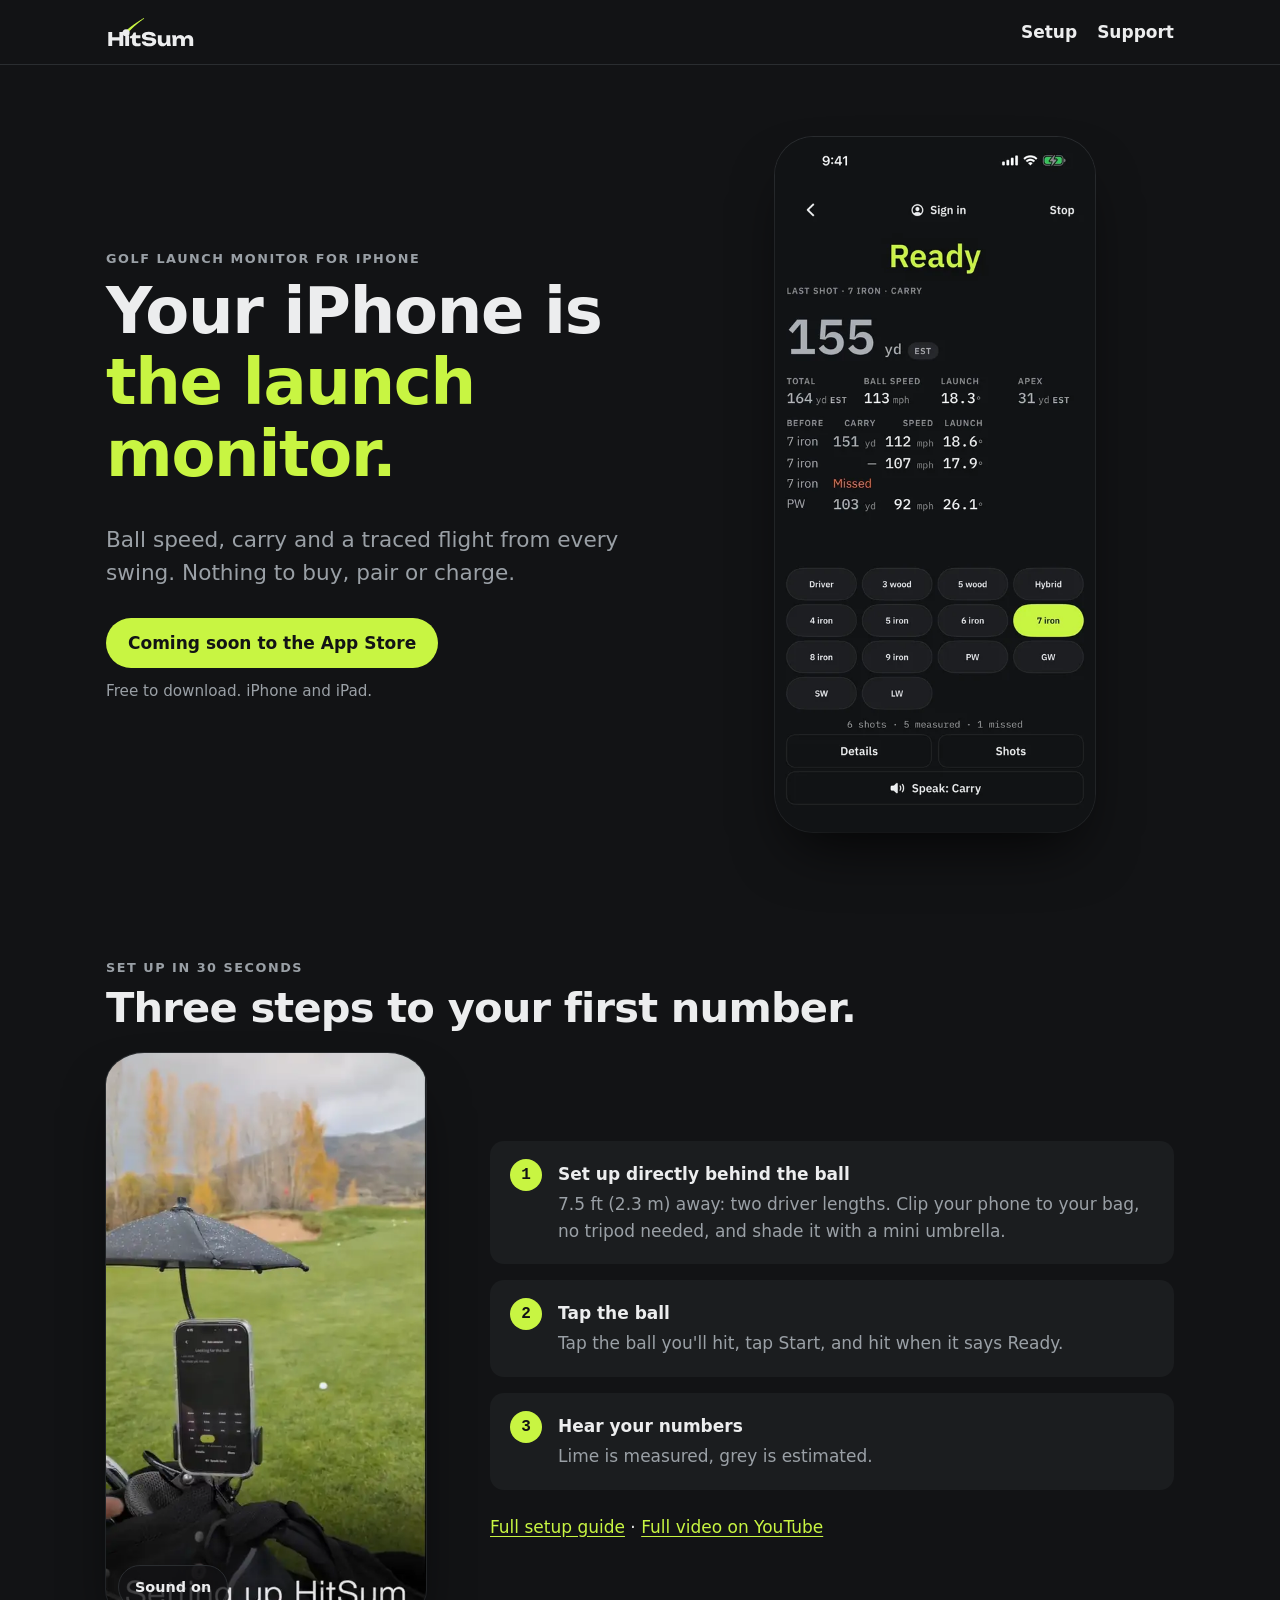
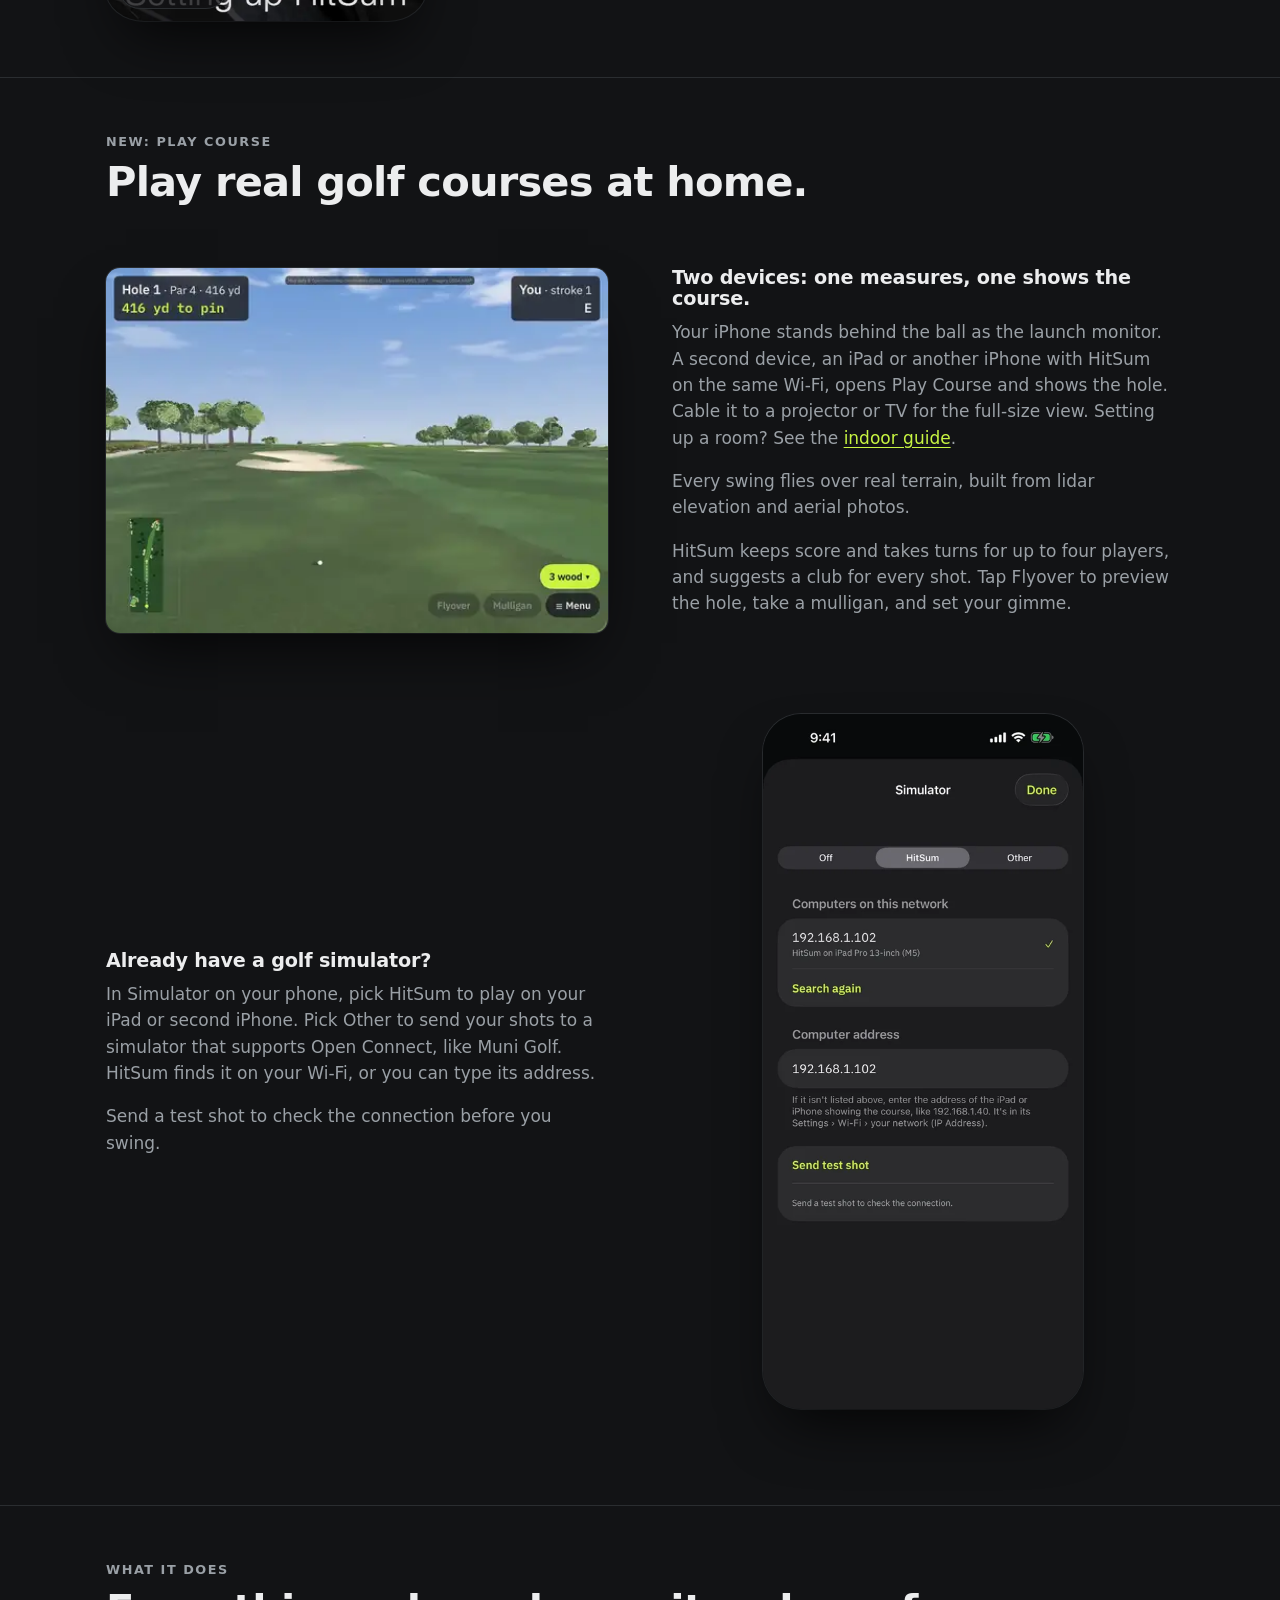
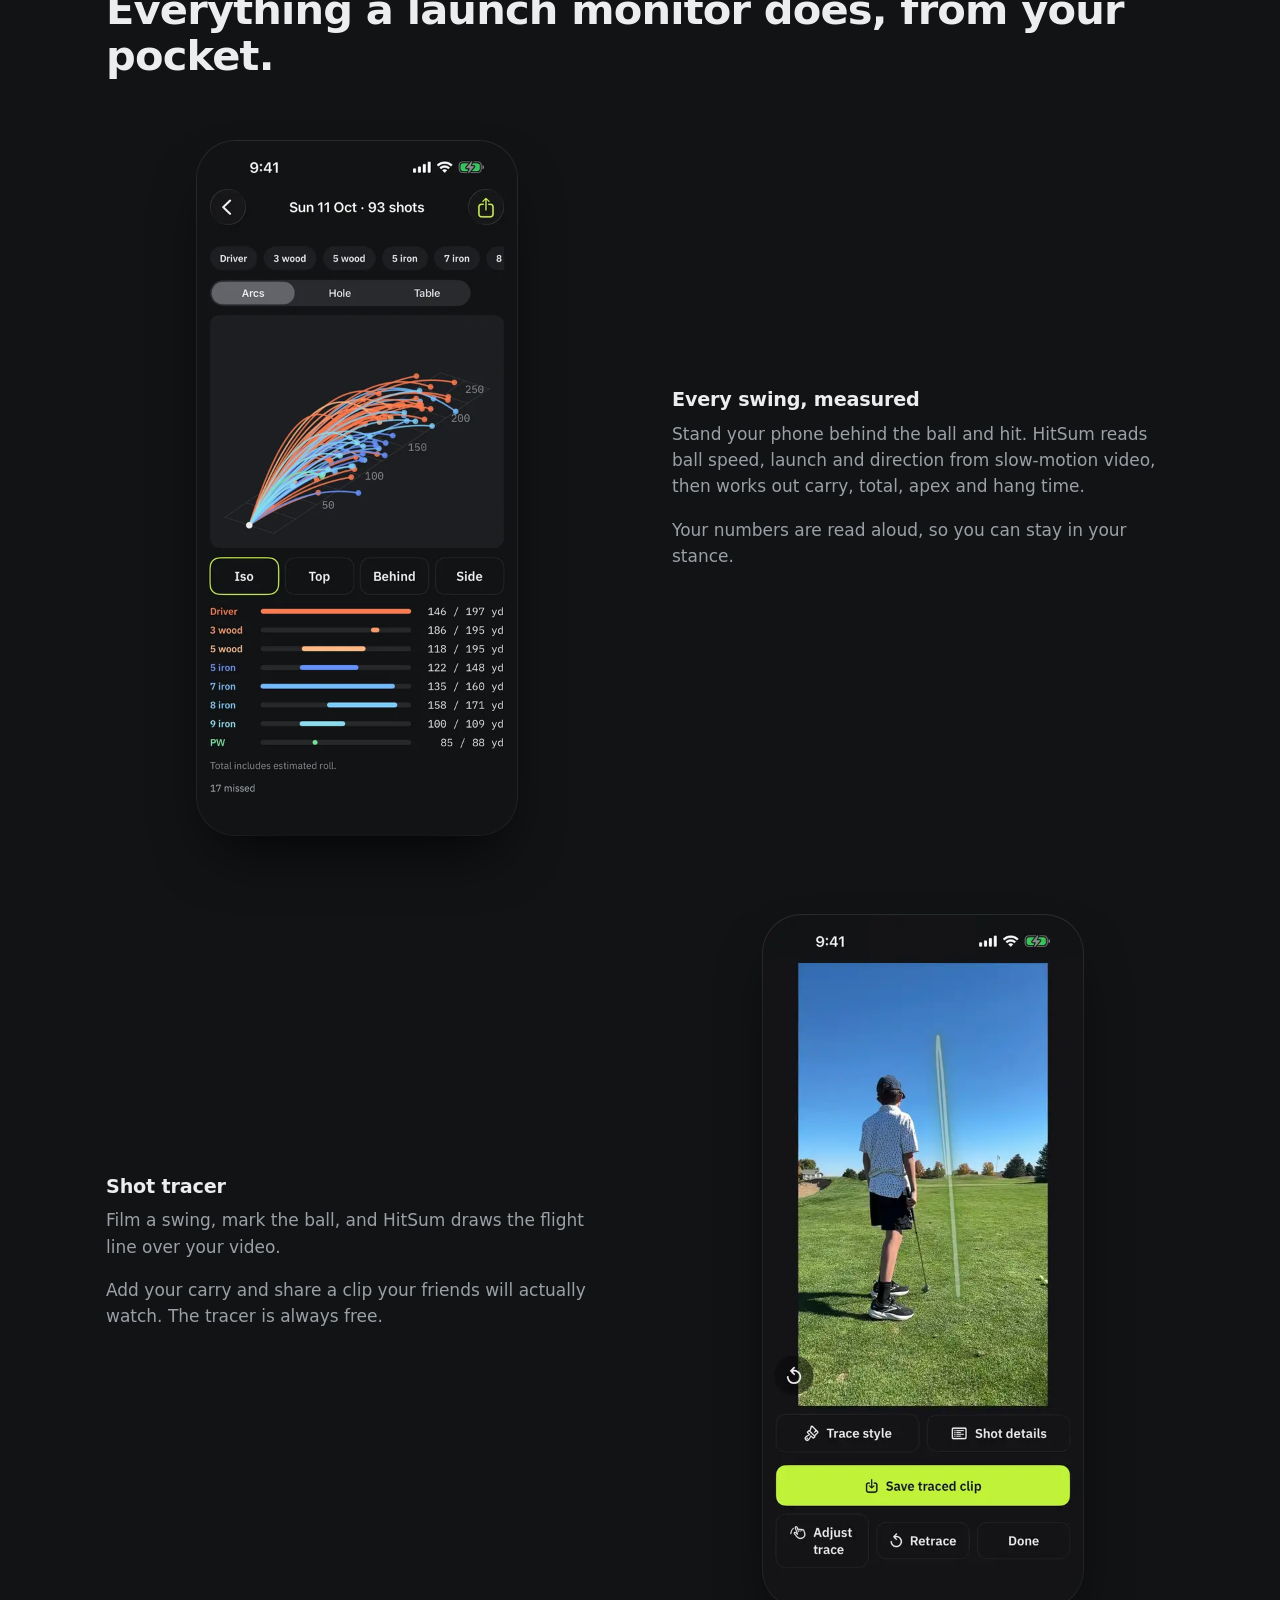
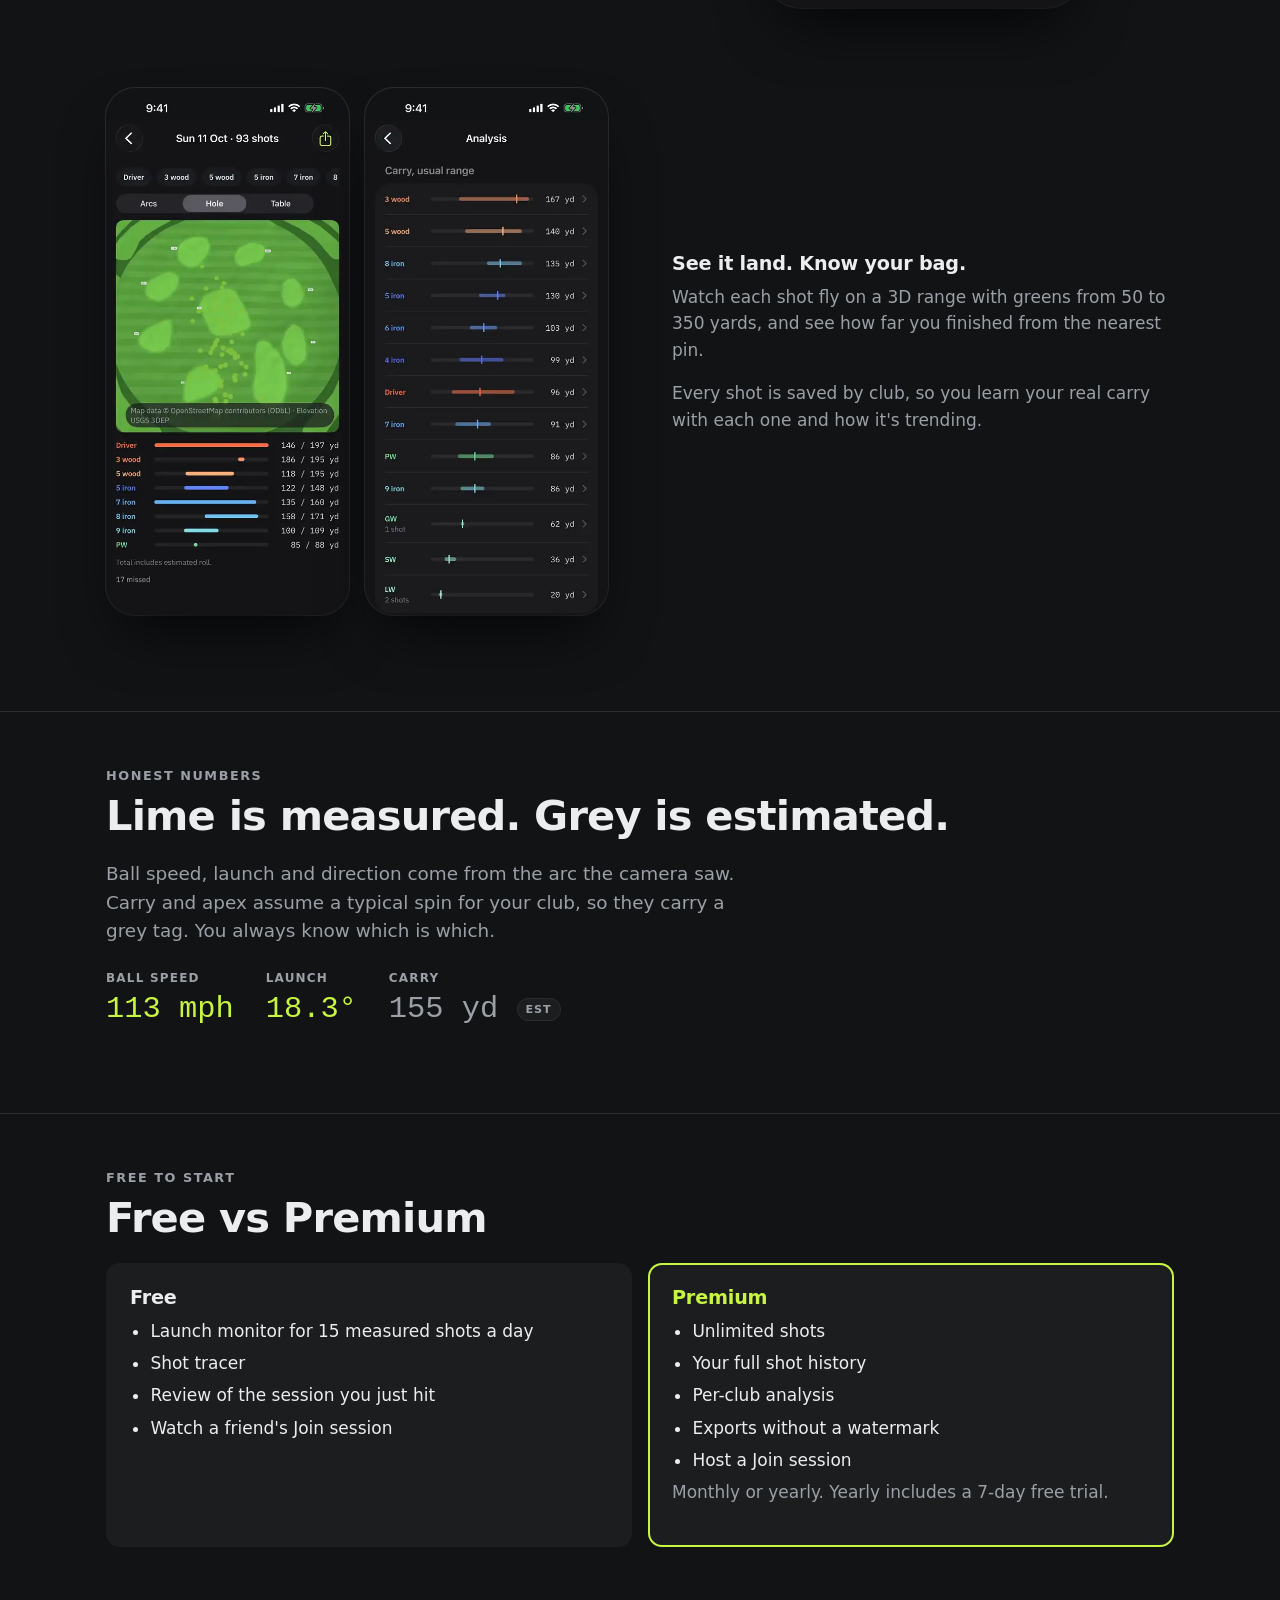
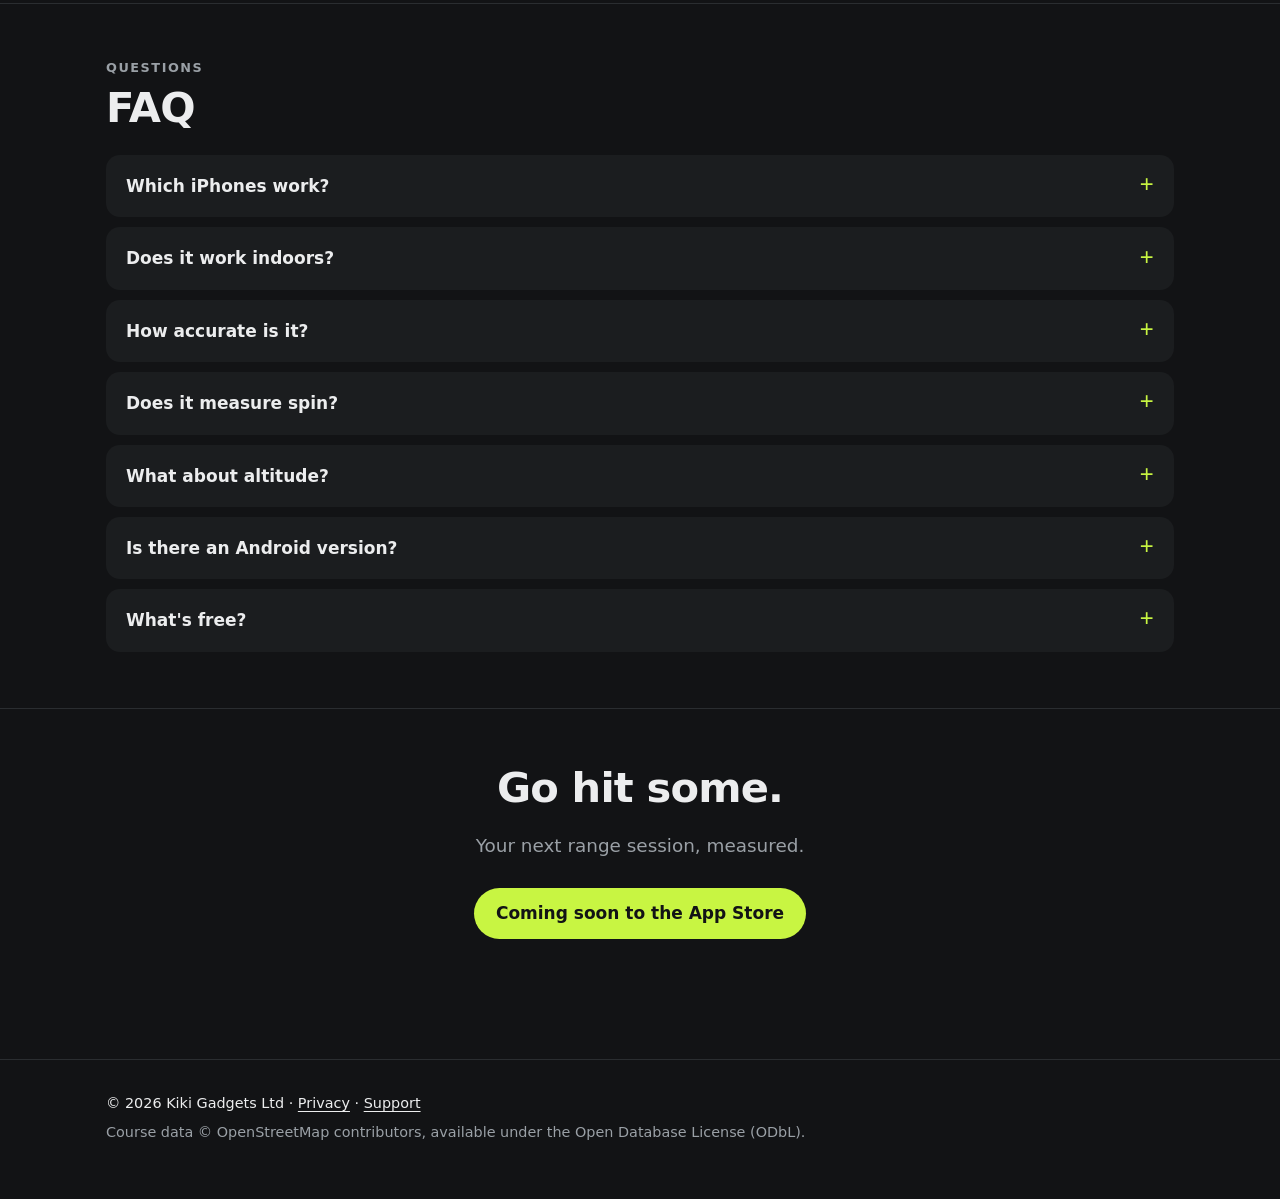
==== commit 783d5cf1: "feat: Hitting indoors guide at /indoor/, with a side-view room sketch Light the ball's path from str" ====
--- a/index.html
+++ b/index.html
@@ -90,7 +90,7 @@
         </video>
         <div>
           <h3>Two devices: one measures, one shows the course.</h3>
-          <p>Your iPhone stands behind the ball as the launch monitor. A second device, an iPad or another iPhone with HitSum on the same Wi-Fi, opens Play Course and shows the hole. Cable it to a projector or TV for the full-size view.</p>
+          <p>Your iPhone stands behind the ball as the launch monitor. A second device, an iPad or another iPhone with HitSum on the same Wi-Fi, opens Play Course and shows the hole. Cable it to a projector or TV for the full-size view. Setting up a room? See the <a href="/indoor/">indoor guide</a>.</p>
           <p>Every swing flies over real terrain, built from lidar elevation and aerial photos.</p>
           <p>HitSum keeps score and takes turns for up to four players, and suggests a club for every shot. Tap Flyover to preview the hole, take a mulligan, and set your gimme.</p>
         </div>
--- a/style.css
+++ b/style.css
@@ -86,6 +86,7 @@
 }
 .phones { display: flex; gap: 16px; justify-content: center; }
 .phones .phone { max-width: 260px; }
+.room-sketch { width: 100%; height: auto; border-radius: var(--radius); box-shadow: 0 0 0 1px var(--line); }
 .screen {
   display: block; width: 100%; height: auto; max-width: 560px; margin: 0 auto;
   border-radius: 14px; overflow: hidden;
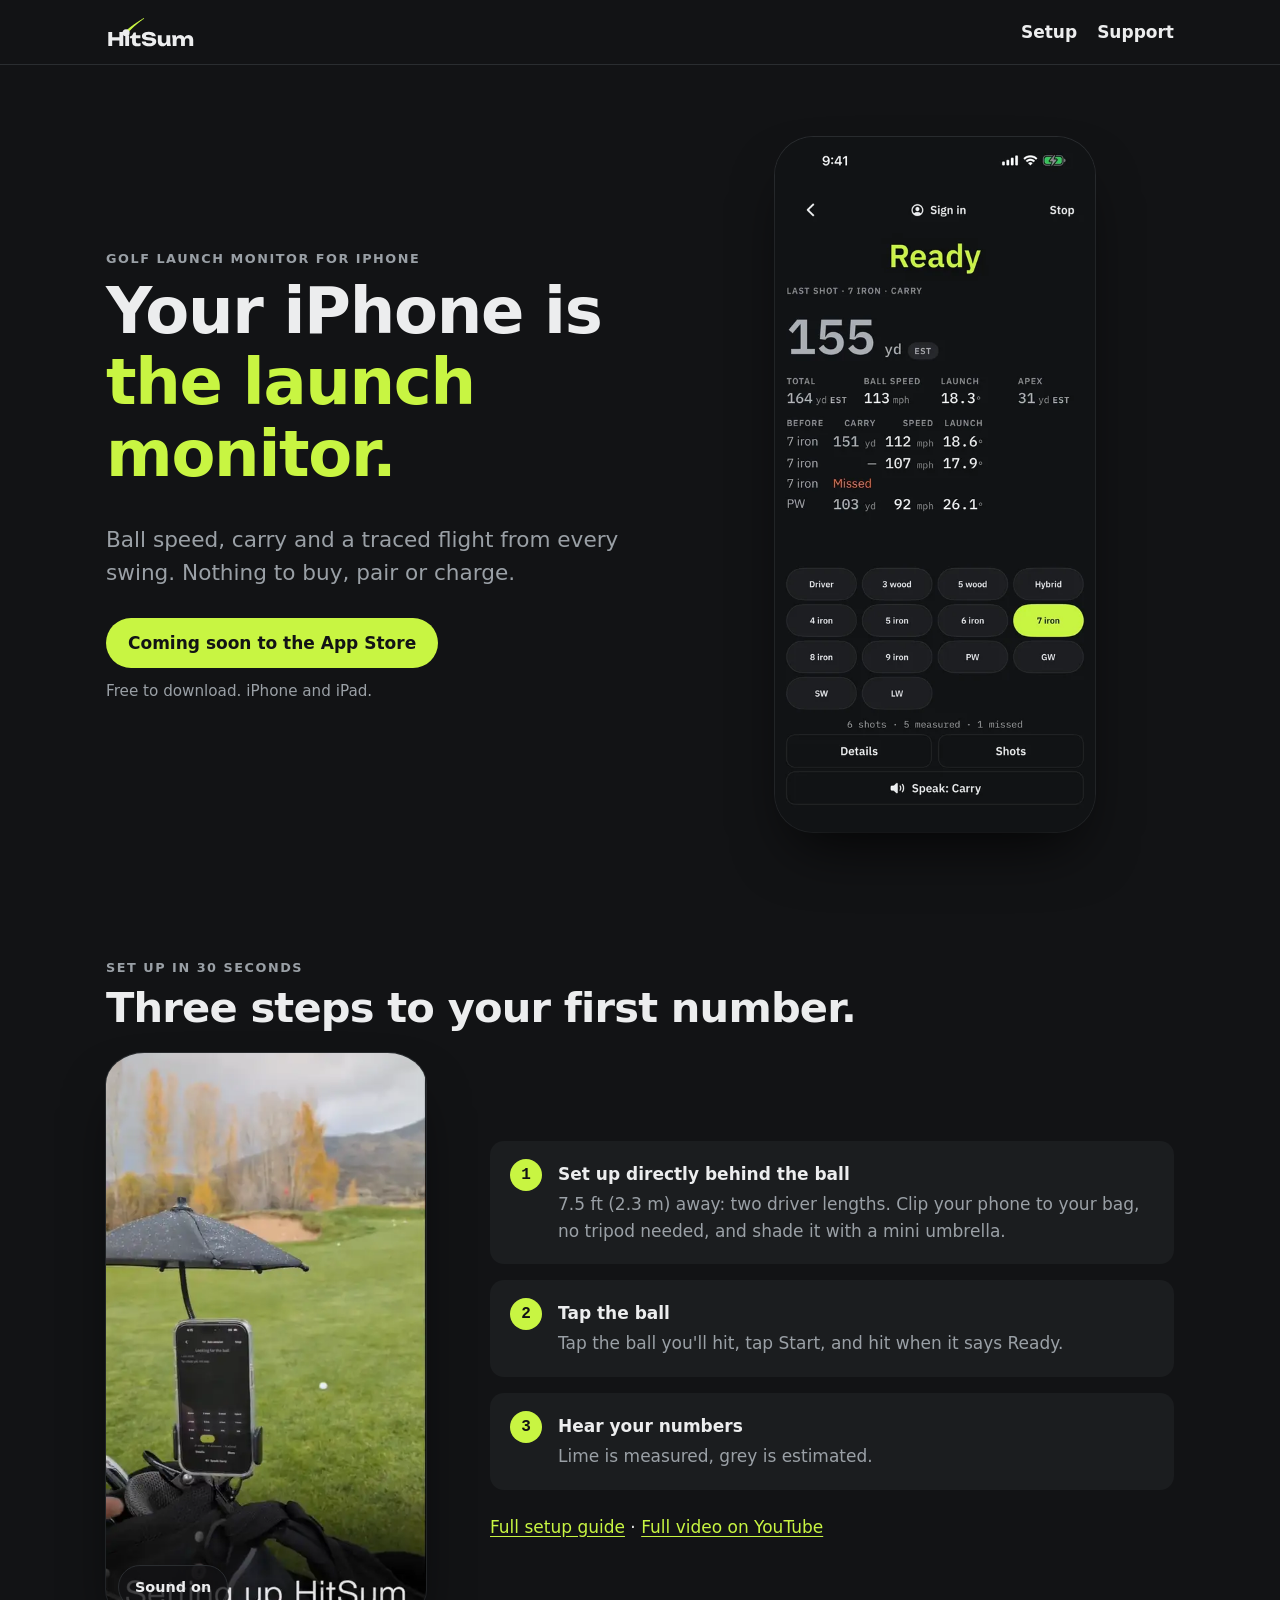
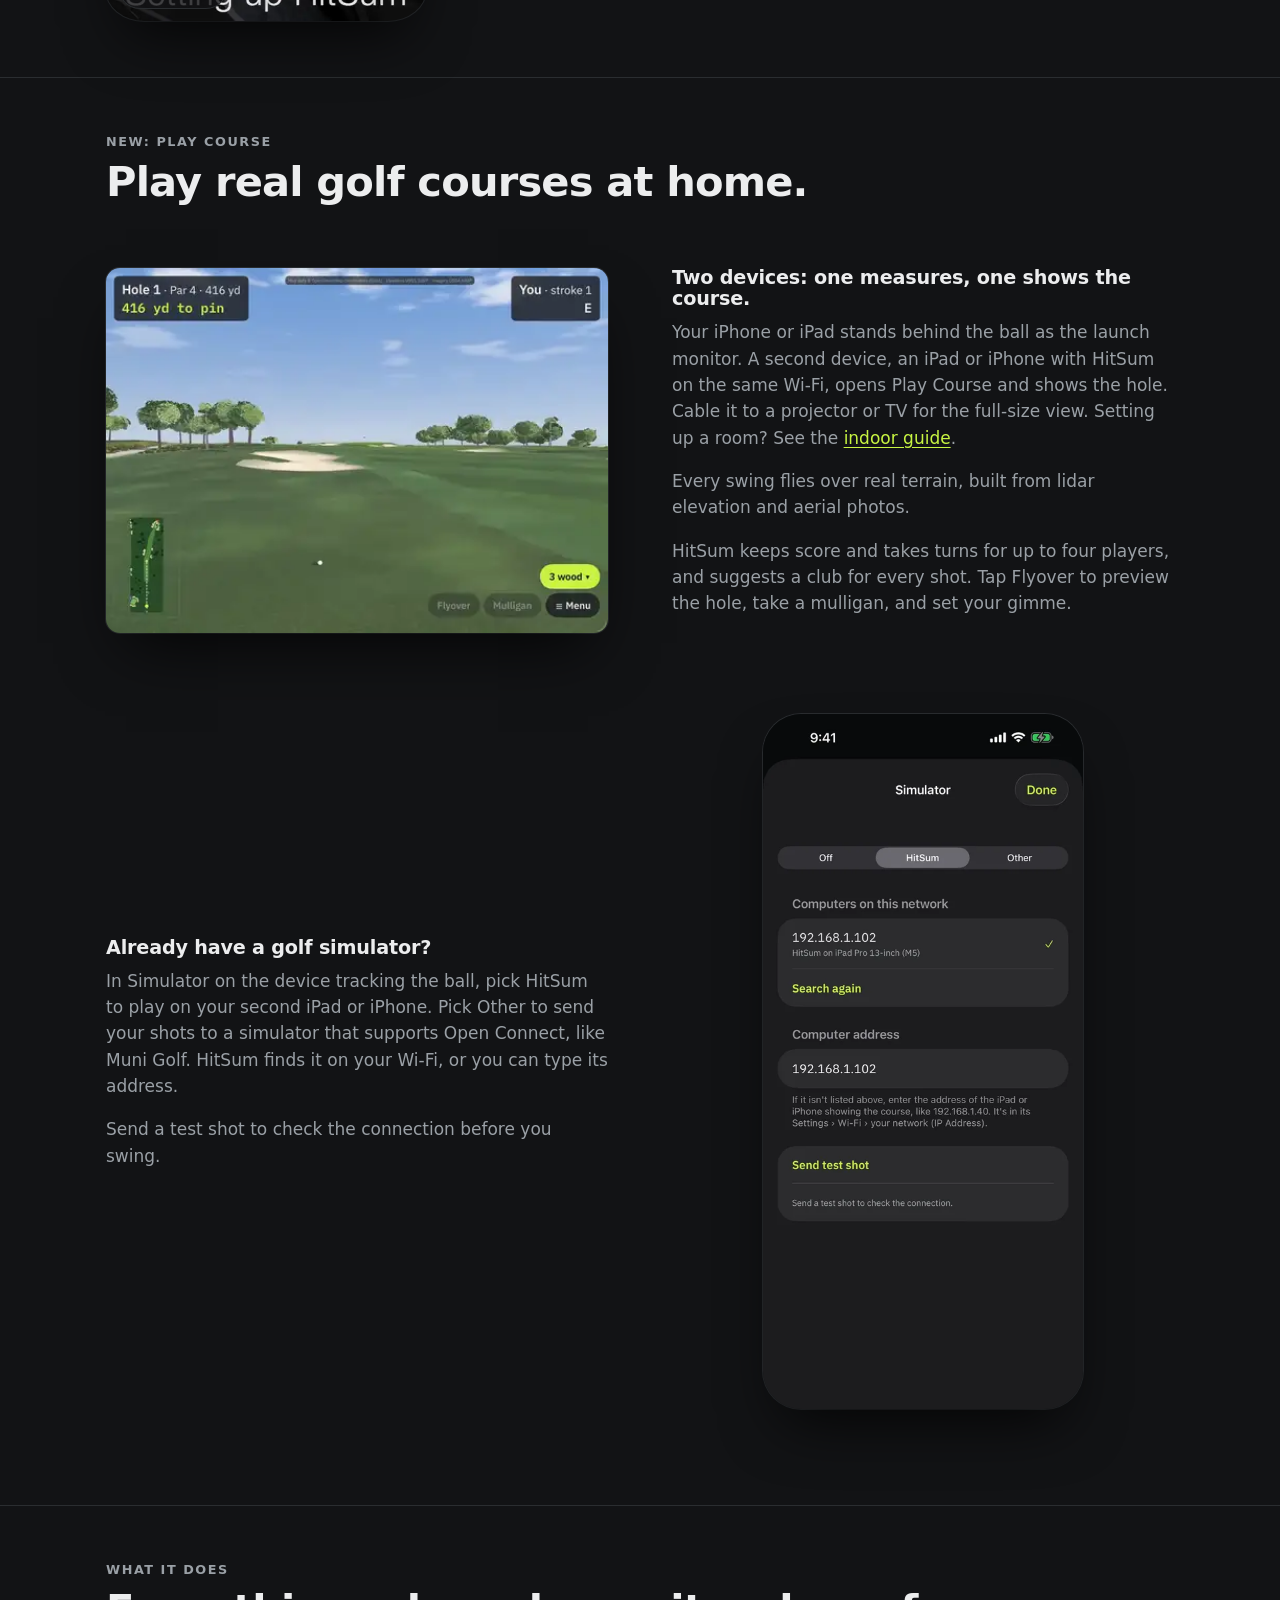
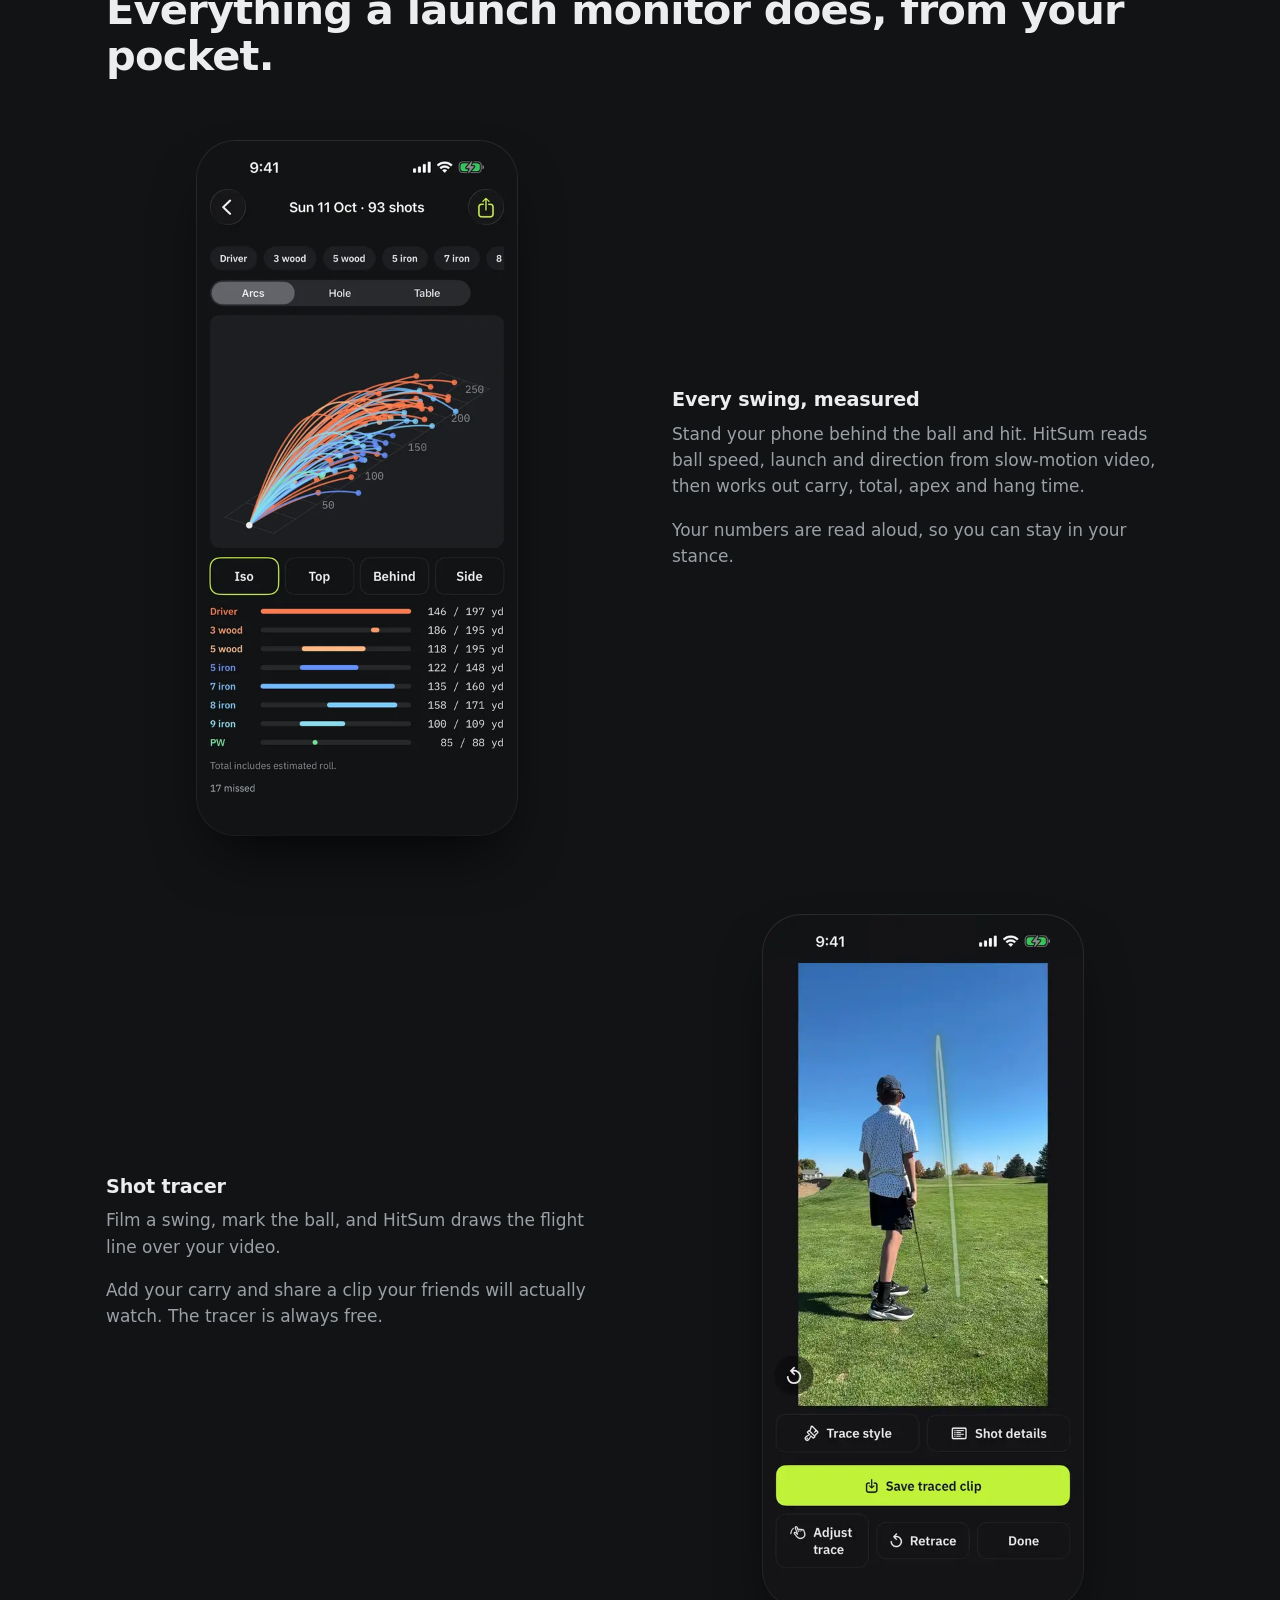
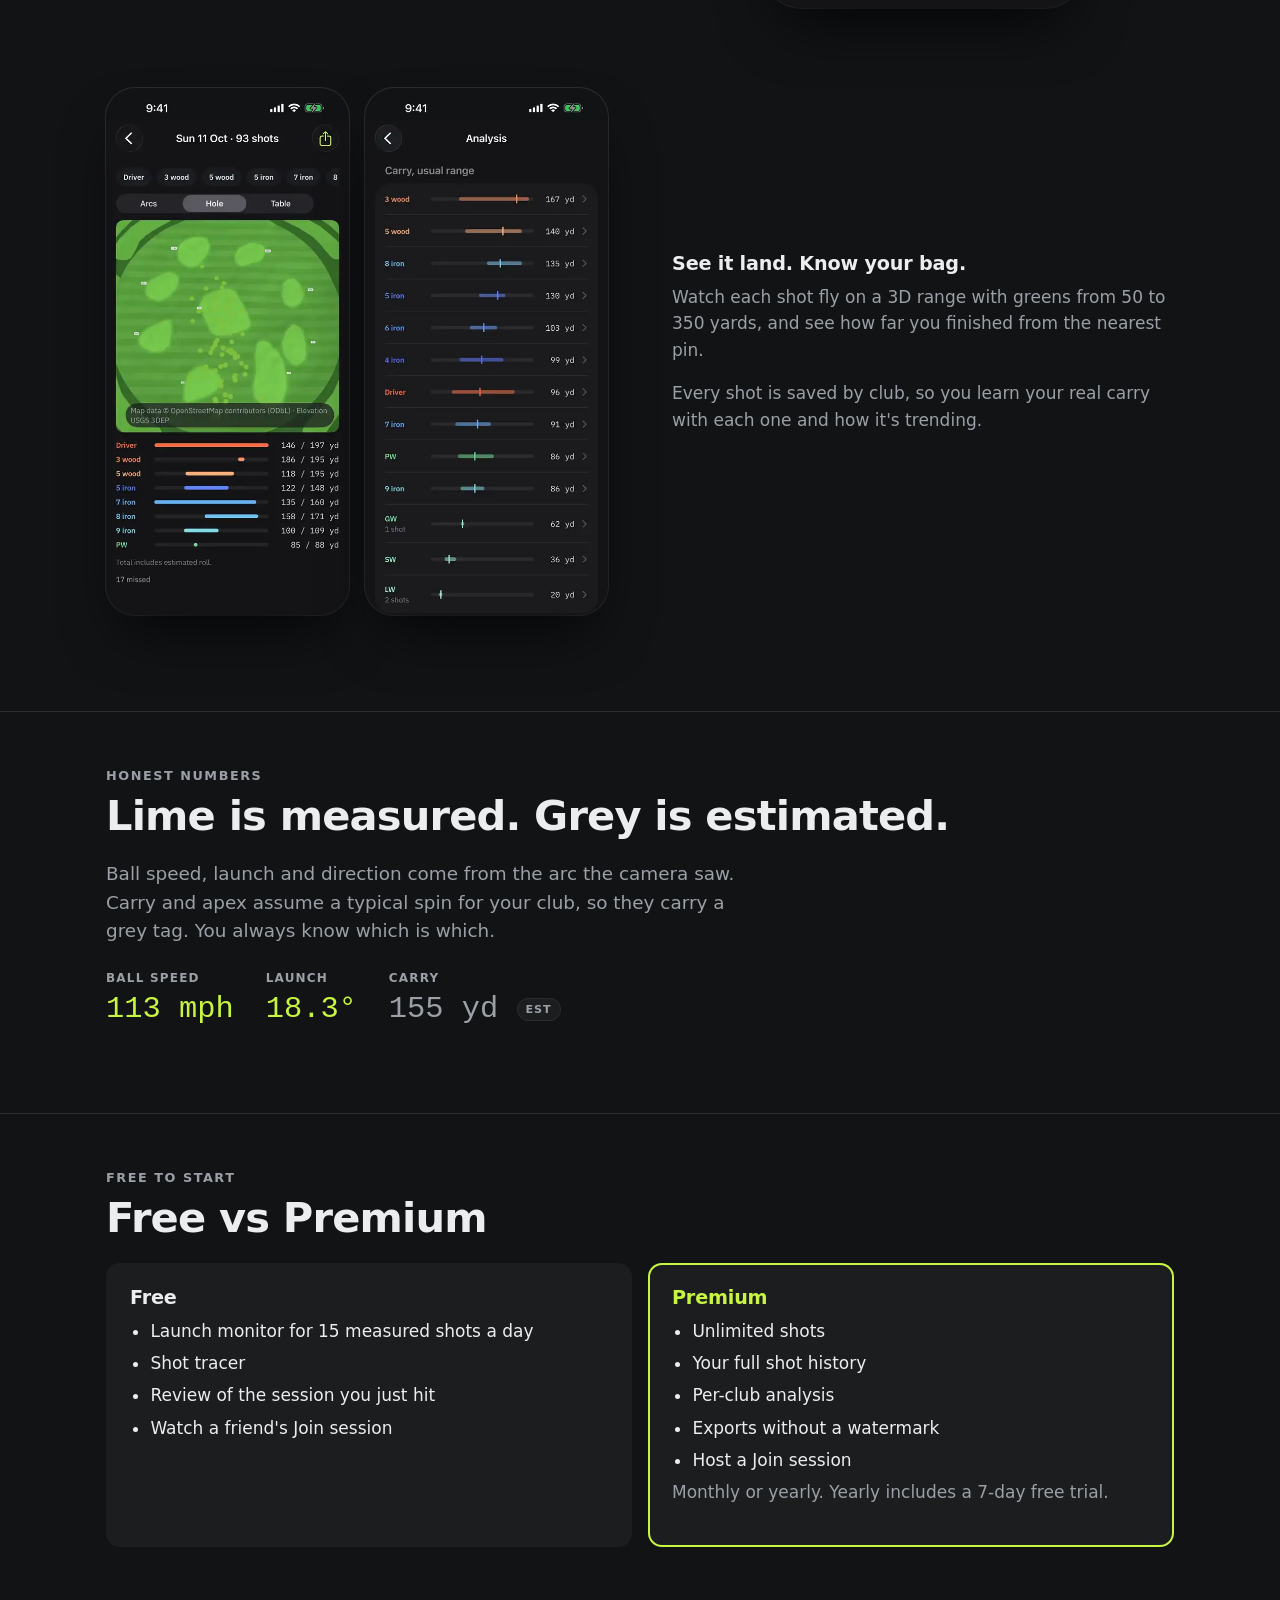
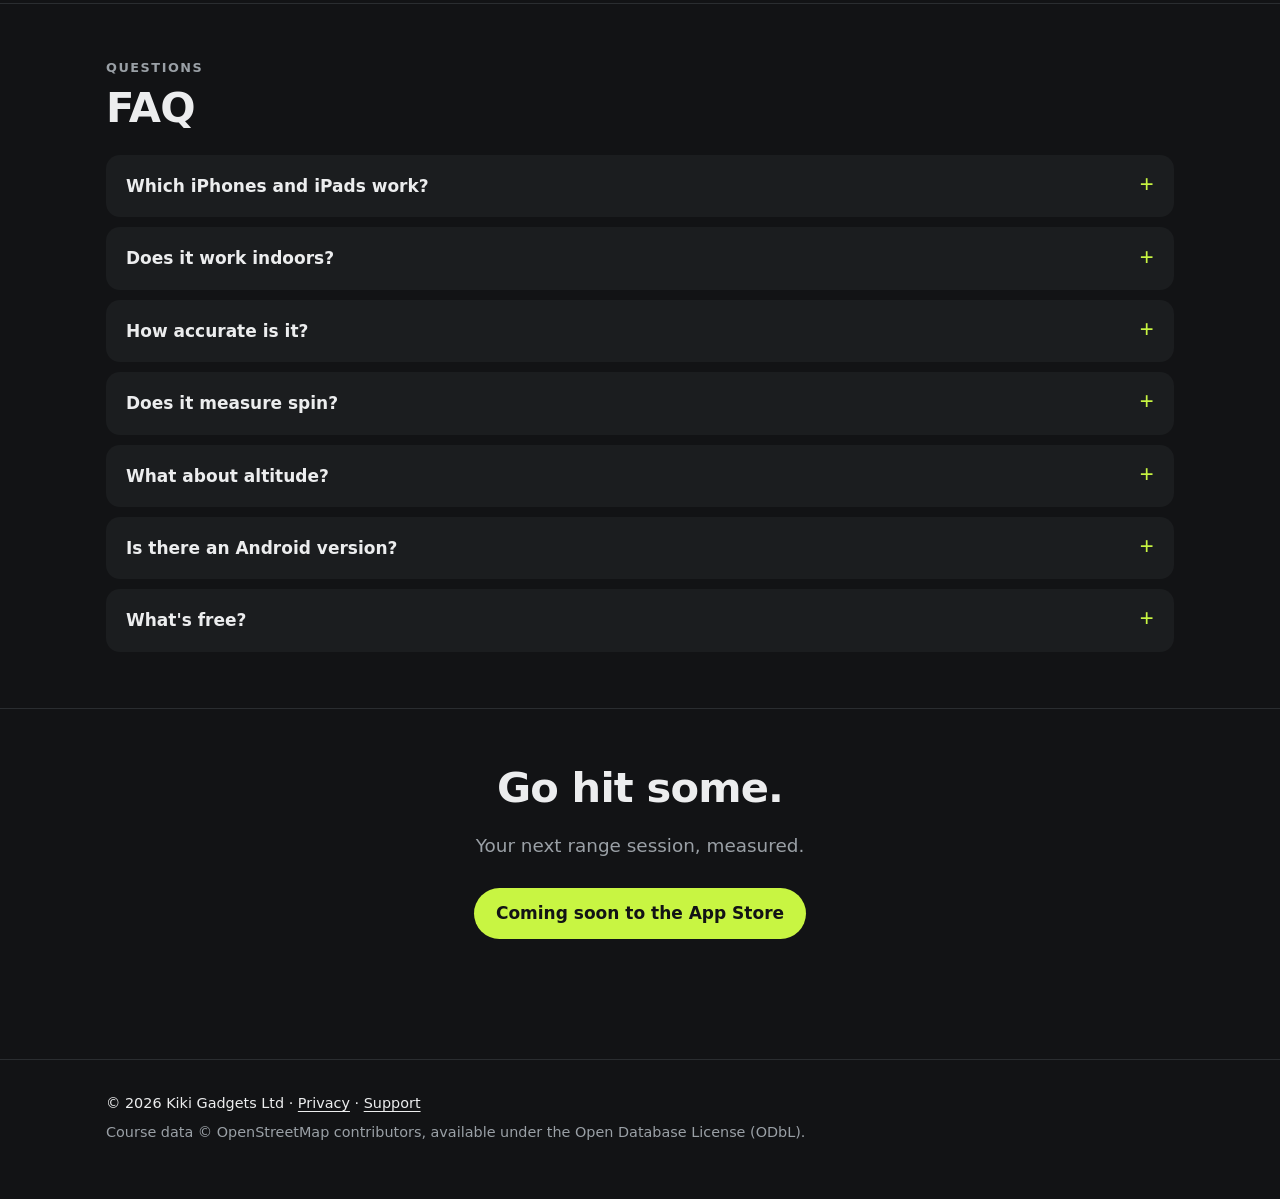
==== commit 7d570f0b: "content: an iPad can track the ball too (FAQ, Play Course, Setup) Co-Authored-By: Claude Opus 5.5 <n" ====
--- a/index.html
+++ b/index.html
@@ -90,7 +90,7 @@
         </video>
         <div>
           <h3>Two devices: one measures, one shows the course.</h3>
-          <p>Your iPhone stands behind the ball as the launch monitor. A second device, an iPad or another iPhone with HitSum on the same Wi-Fi, opens Play Course and shows the hole. Cable it to a projector or TV for the full-size view. Setting up a room? See the <a href="/indoor/">indoor guide</a>.</p>
+          <p>Your iPhone or iPad stands behind the ball as the launch monitor. A second device, an iPad or iPhone with HitSum on the same Wi-Fi, opens Play Course and shows the hole. Cable it to a projector or TV for the full-size view. Setting up a room? See the <a href="/indoor/">indoor guide</a>.</p>
           <p>Every swing flies over real terrain, built from lidar elevation and aerial photos.</p>
           <p>HitSum keeps score and takes turns for up to four players, and suggests a club for every shot. Tap Flyover to preview the hole, take a mulligan, and set your gimme.</p>
         </div>
@@ -104,7 +104,7 @@
         </picture>
         <div>
           <h3>Already have a golf simulator?</h3>
-          <p>In Simulator on your phone, pick HitSum to play on your iPad or second iPhone. Pick Other to send your shots to a simulator that supports Open Connect, like Muni Golf. HitSum finds it on your Wi-Fi, or you can type its address.</p>
+          <p>In Simulator on the device tracking the ball, pick HitSum to play on your second iPad or iPhone. Pick Other to send your shots to a simulator that supports Open Connect, like Muni Golf. HitSum finds it on your Wi-Fi, or you can type its address.</p>
           <p>Send a test shot to check the connection before you swing.</p>
         </div>
       </div>
@@ -211,8 +211,8 @@
       <p class="eyebrow">Questions</p>
       <h2>FAQ</h2>
       <div class="faq">
-        <details id="faq-iphones"><summary>Which iPhones work?</summary>
-          <p>The launch monitor works best on iPhone 12 or later. iPads and older iPhones running iOS 17.2 or later can watch a friend's Join session.</p></details>
+        <details id="faq-iphones"><summary>Which iPhones and iPads work?</summary>
+          <p>The launch monitor works best on iPhone 12 or later, and it runs on iPad too. Older iPhones and iPads running iOS 17.2 or later can watch a friend's Join session.</p></details>
         <details id="faq-indoors"><summary>Does it work indoors?</summary>
           <p>Yes. Set up 8 to 10 ft from your net or screen, in bright, even light.</p></details>
         <details id="faq-accuracy"><summary>How accurate is it?</summary>
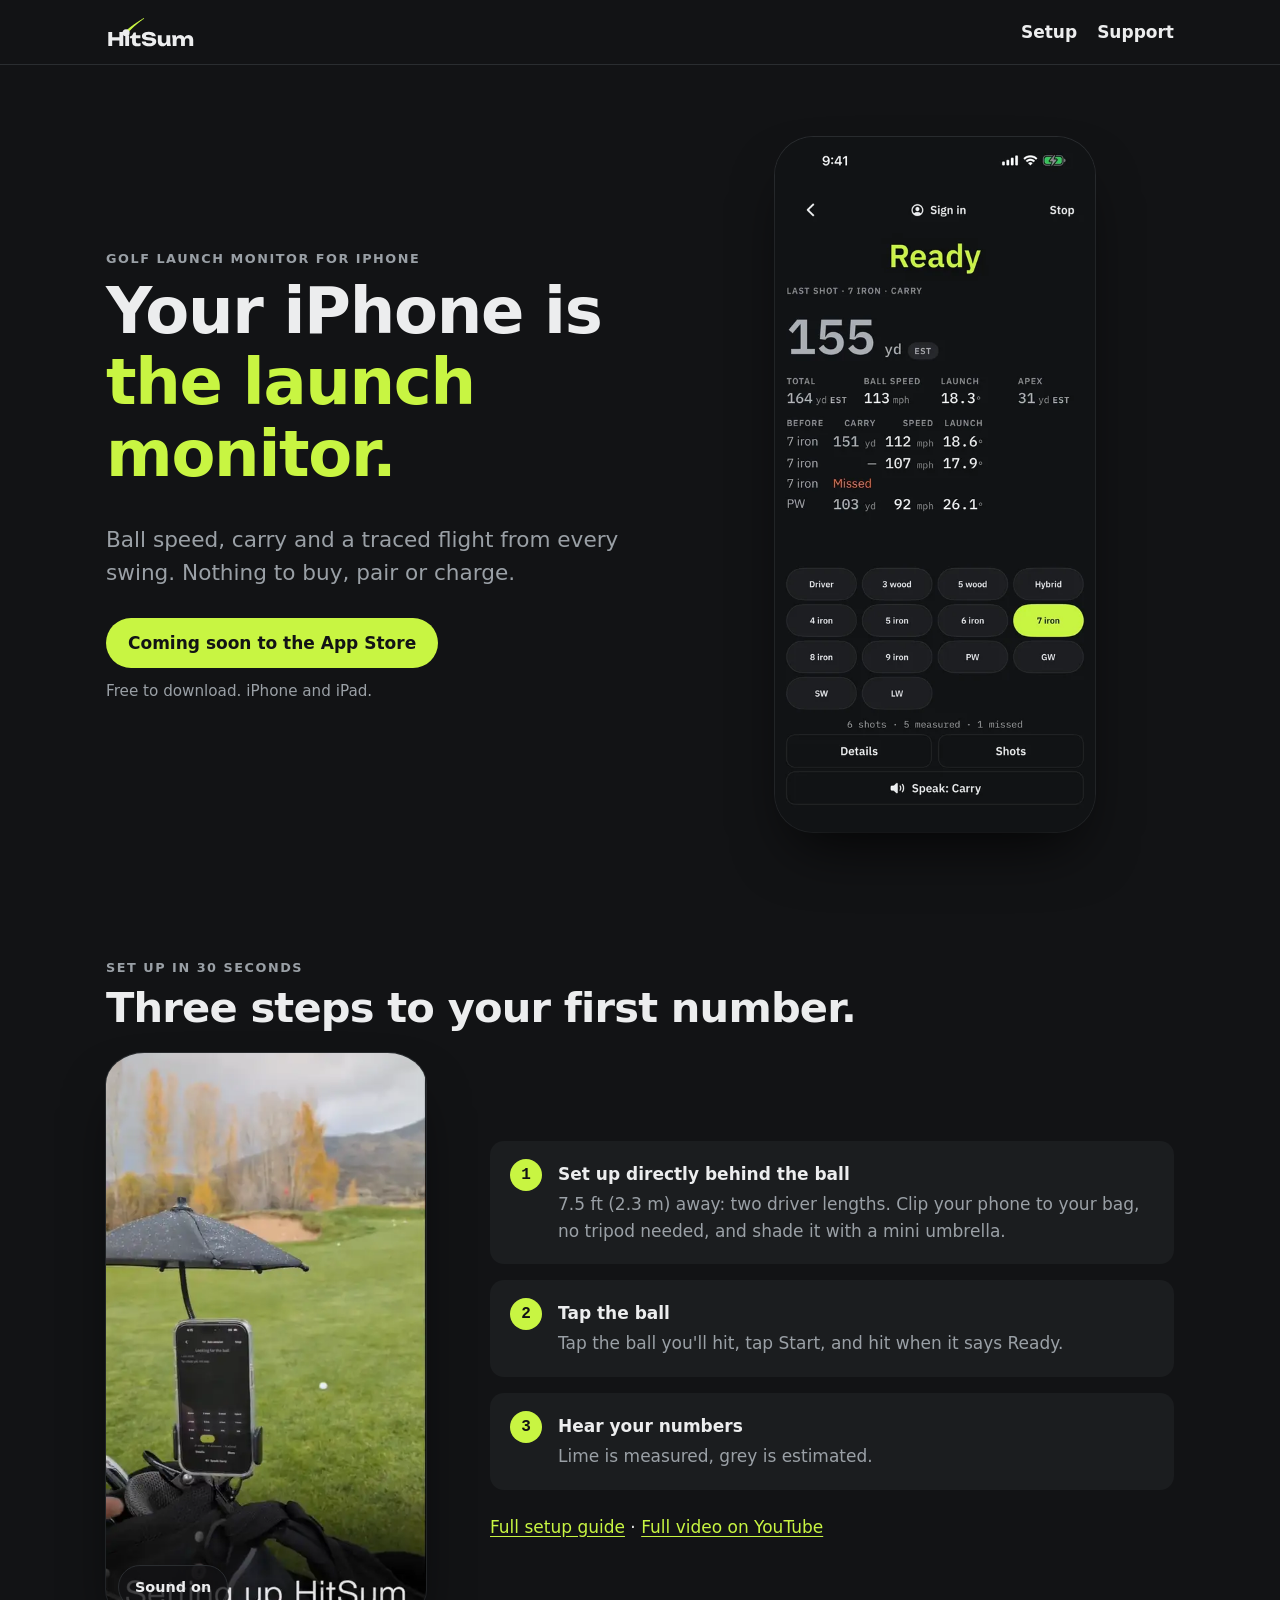
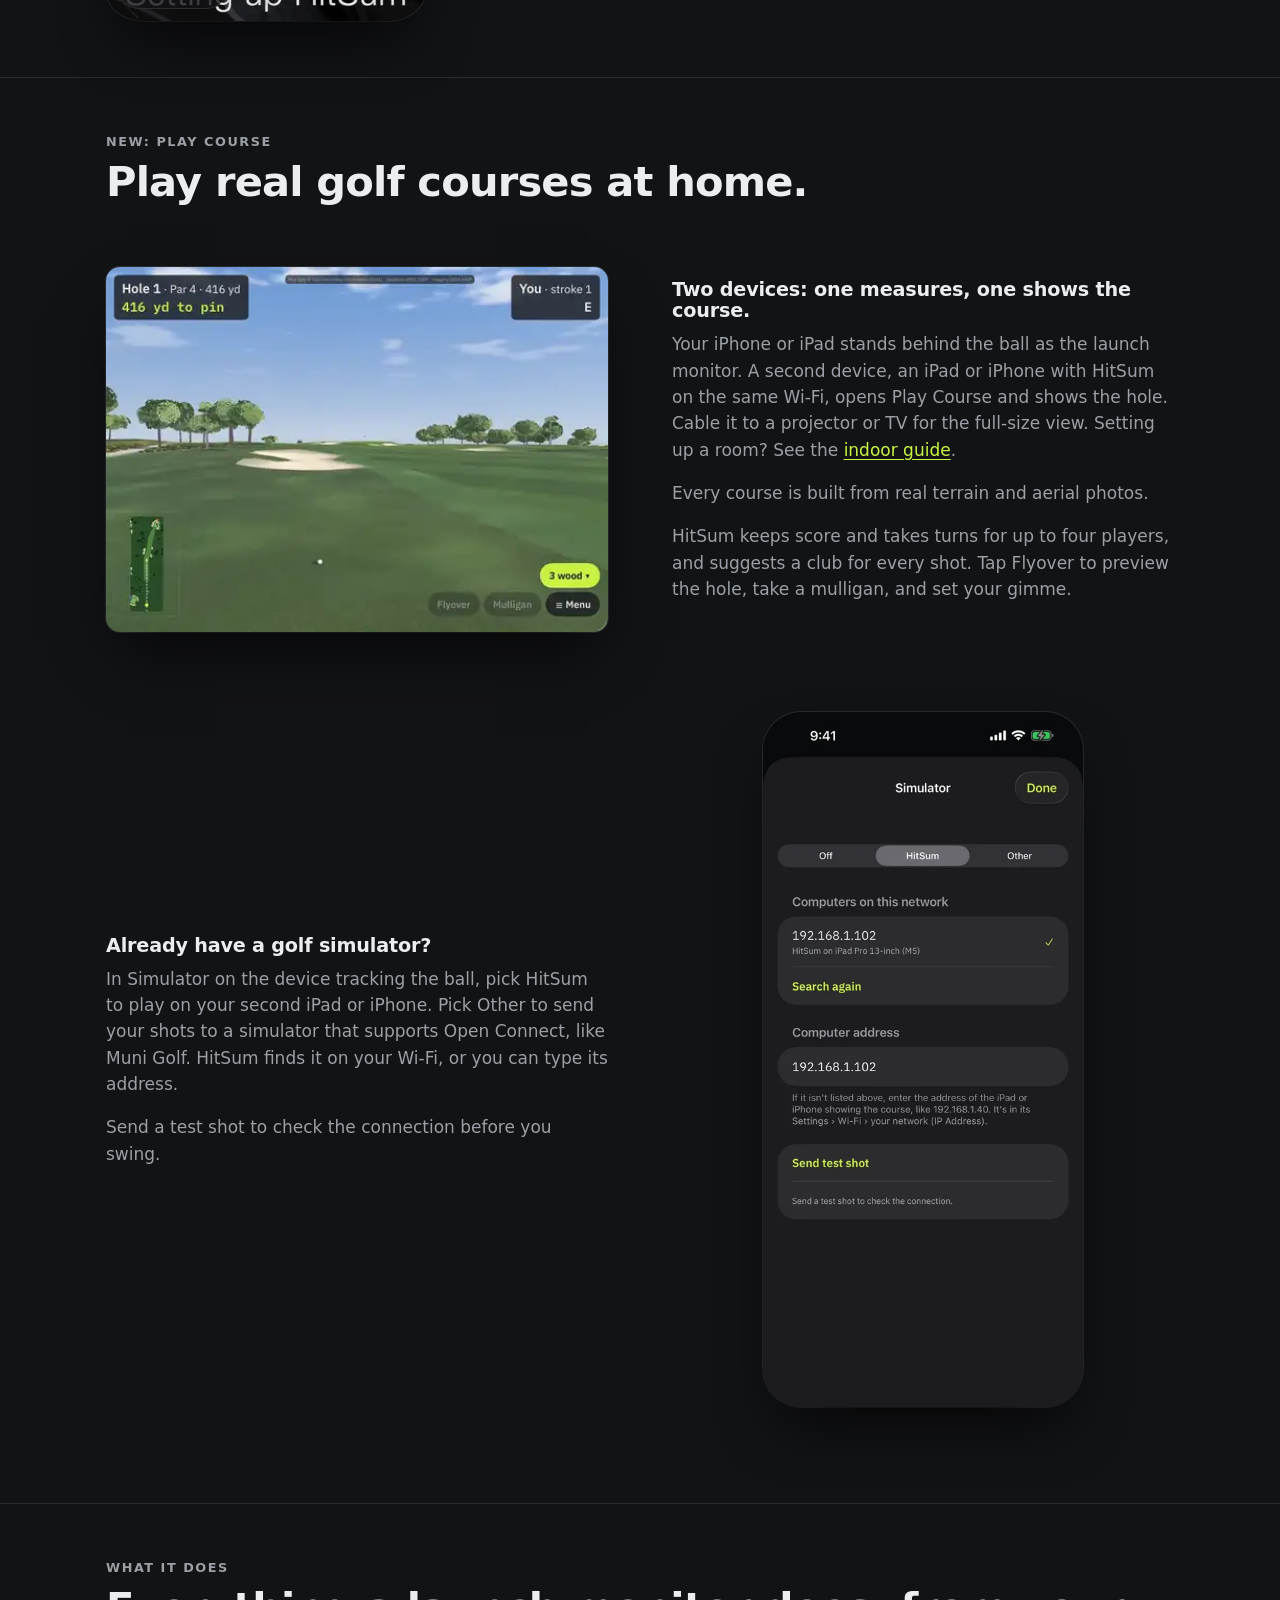
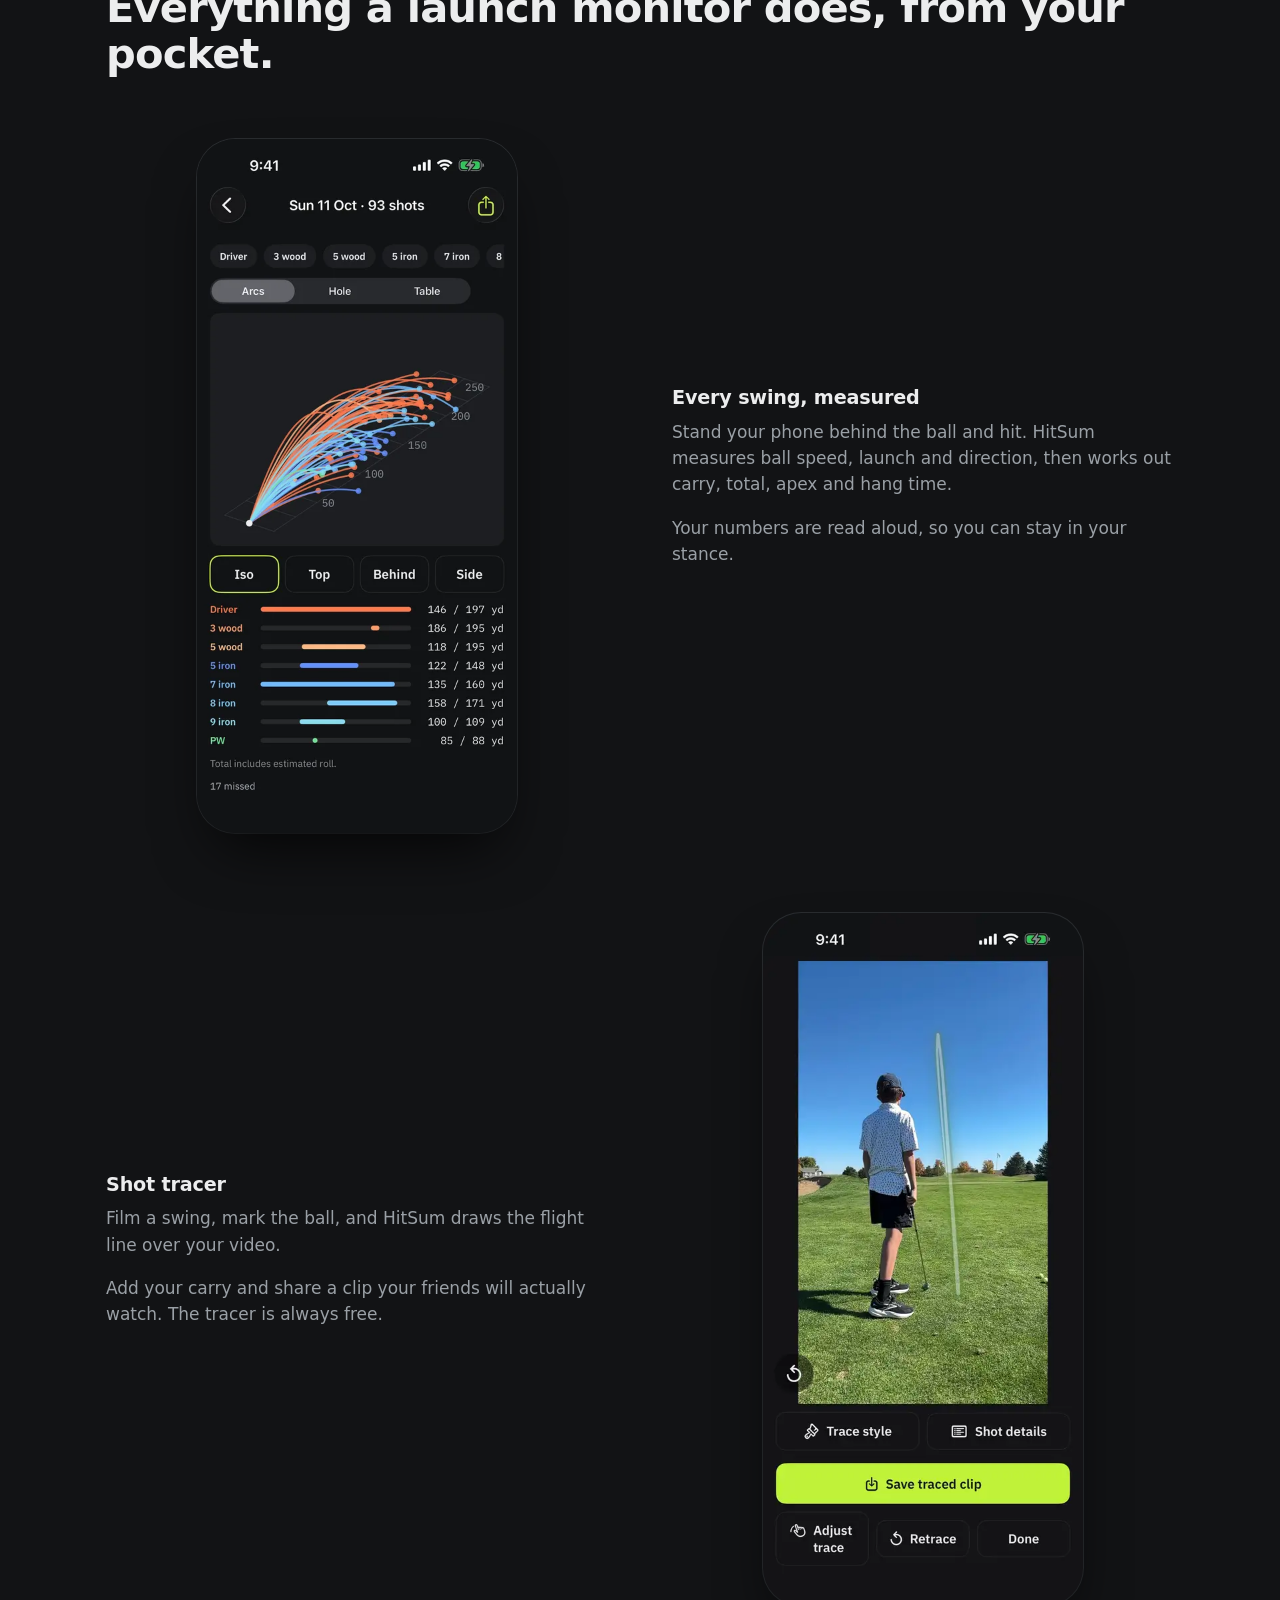
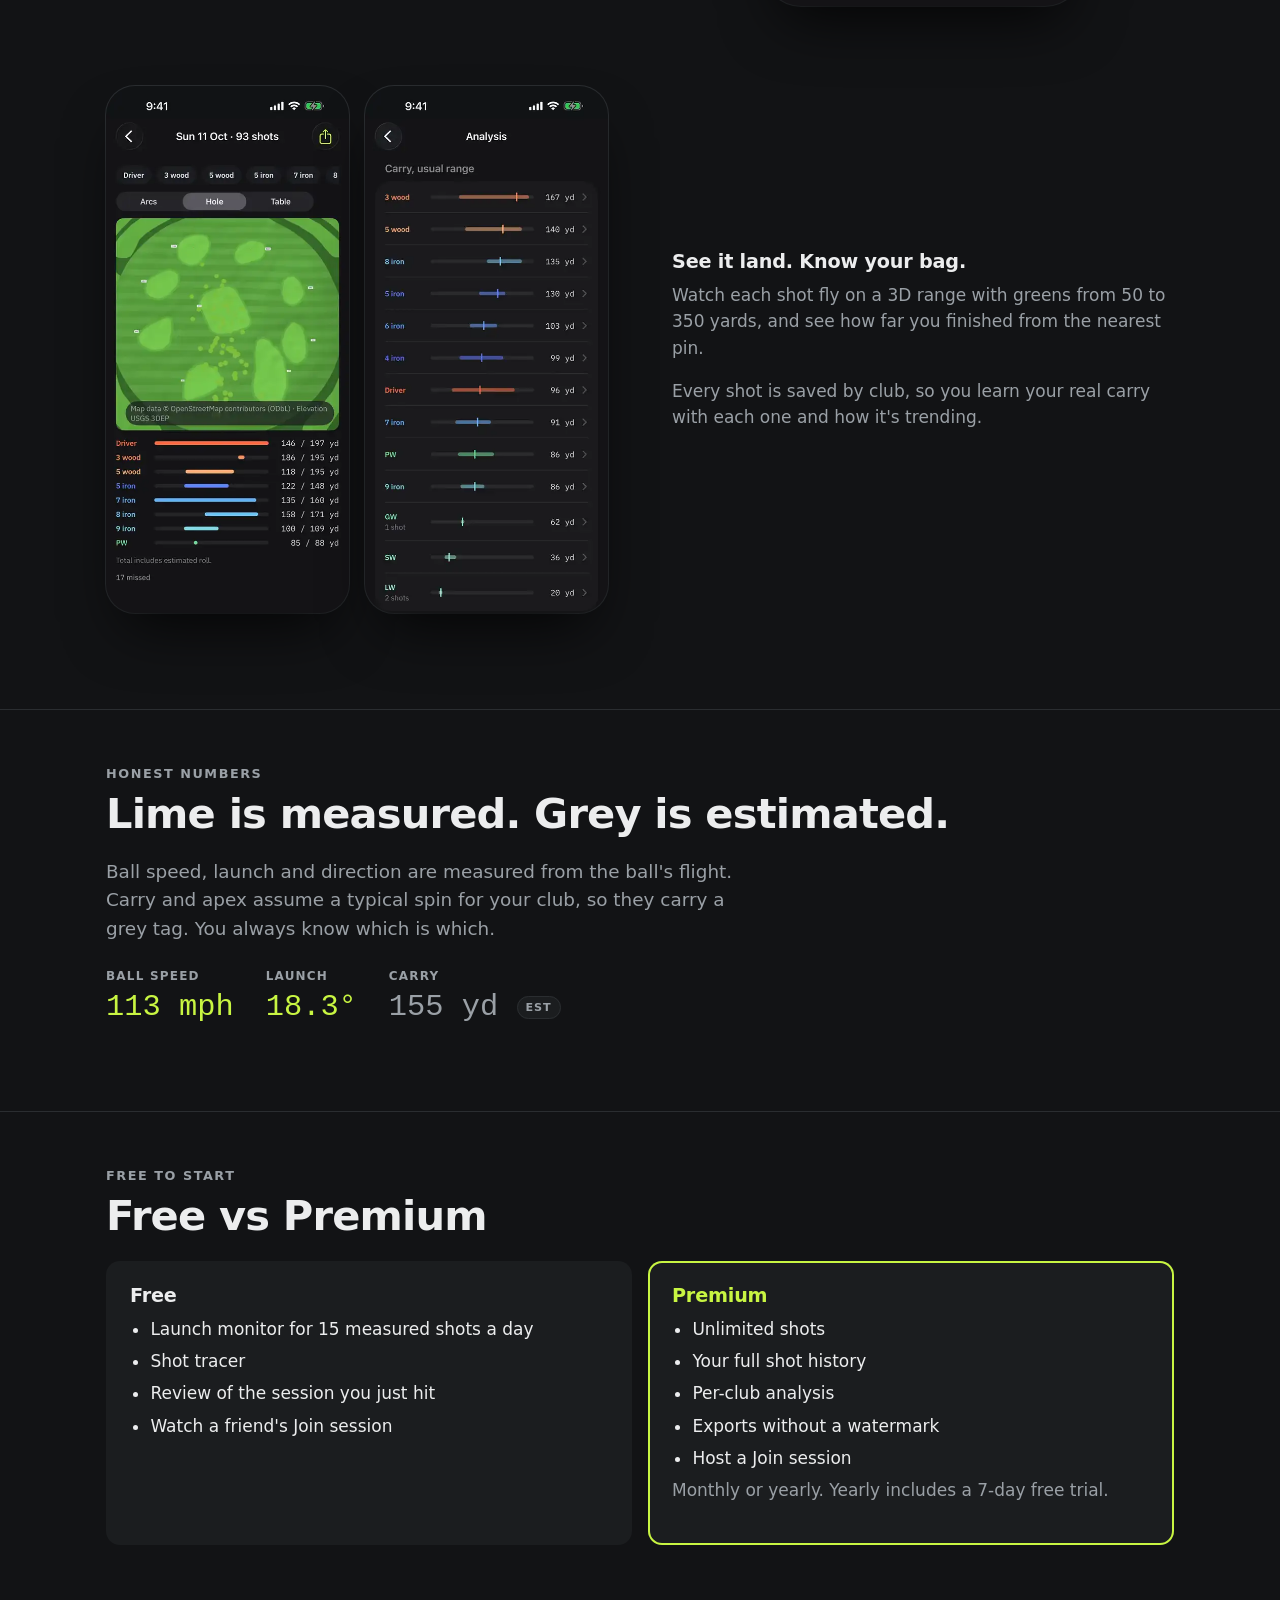
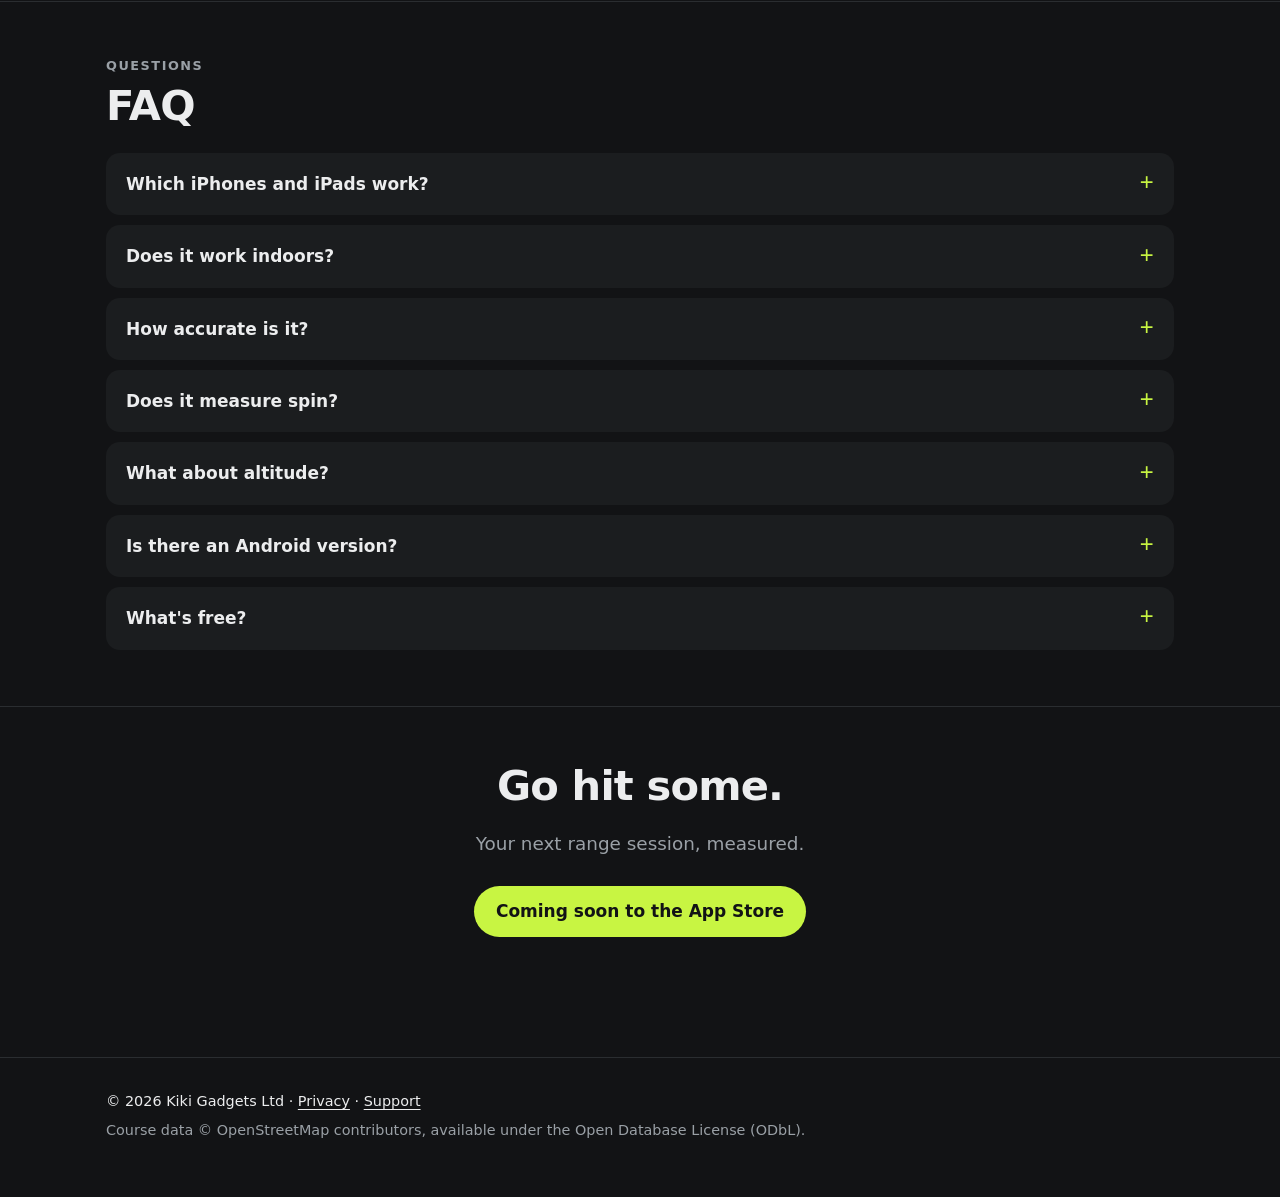
==== commit 26405c69: "content: plain advice instead of how the app works (no frames, exposure, video or lidar) A hot phone" ====
--- a/index.html
+++ b/index.html
@@ -91,7 +91,7 @@
         <div>
           <h3>Two devices: one measures, one shows the course.</h3>
           <p>Your iPhone or iPad stands behind the ball as the launch monitor. A second device, an iPad or iPhone with HitSum on the same Wi-Fi, opens Play Course and shows the hole. Cable it to a projector or TV for the full-size view. Setting up a room? See the <a href="/indoor/">indoor guide</a>.</p>
-          <p>Every swing flies over real terrain, built from lidar elevation and aerial photos.</p>
+          <p>Every course is built from real terrain and aerial photos.</p>
           <p>HitSum keeps score and takes turns for up to four players, and suggests a club for every shot. Tap Flyover to preview the hole, take a mulligan, and set your gimme.</p>
         </div>
       </div>
@@ -124,7 +124,7 @@
         </picture>
         <div>
           <h3>Every swing, measured</h3>
-          <p>Stand your phone behind the ball and hit. HitSum reads ball speed, launch and direction from slow-motion video, then works out carry, total, apex and hang time.</p>
+          <p>Stand your phone behind the ball and hit. HitSum measures ball speed, launch and direction, then works out carry, total, apex and hang time.</p>
           <p>Your numbers are read aloud, so you can stay in your stance.</p>
         </div>
       </div>
@@ -168,7 +168,7 @@
     <div class="wrap">
       <p class="eyebrow">Honest numbers</p>
       <h2>Lime is measured. Grey is estimated.</h2>
-      <p class="lede">Ball speed, launch and direction come from the arc the camera saw. Carry and apex assume a typical spin for your club, so they carry a grey tag. You always know which is which.</p>
+      <p class="lede">Ball speed, launch and direction are measured from the ball's flight. Carry and apex assume a typical spin for your club, so they carry a grey tag. You always know which is which.</p>
       <div class="stat-row" aria-label="Example shot">
         <div><span class="label">Ball speed</span><span class="value stat measured">113 mph</span></div>
         <div><span class="label">Launch</span><span class="value stat measured">18.3°</span></div>
@@ -216,7 +216,7 @@
         <details id="faq-indoors"><summary>Does it work indoors?</summary>
           <p>Yes. Set up 8 to 10 ft from your net or screen, in bright, even light.</p></details>
         <details id="faq-accuracy"><summary>How accurate is it?</summary>
-          <p>Ball speed, launch and direction are measured from high-speed video of the ball's flight. Carry and apex assume a typical spin for your club, so they're marked as estimates. Measure your distance to the ball: it scales every number.</p></details>
+          <p>Ball speed, launch and direction are measured from the ball's flight. Carry and apex assume a typical spin for your club, so they're marked as estimates. Measure your distance to the ball: it scales every number.</p></details>
         <details id="faq-spin"><summary>Does it measure spin?</summary>
           <p>No. Spin is estimated from your club, which is why carry and apex show a grey tag.</p></details>
         <details id="faq-altitude"><summary>What about altitude?</summary>
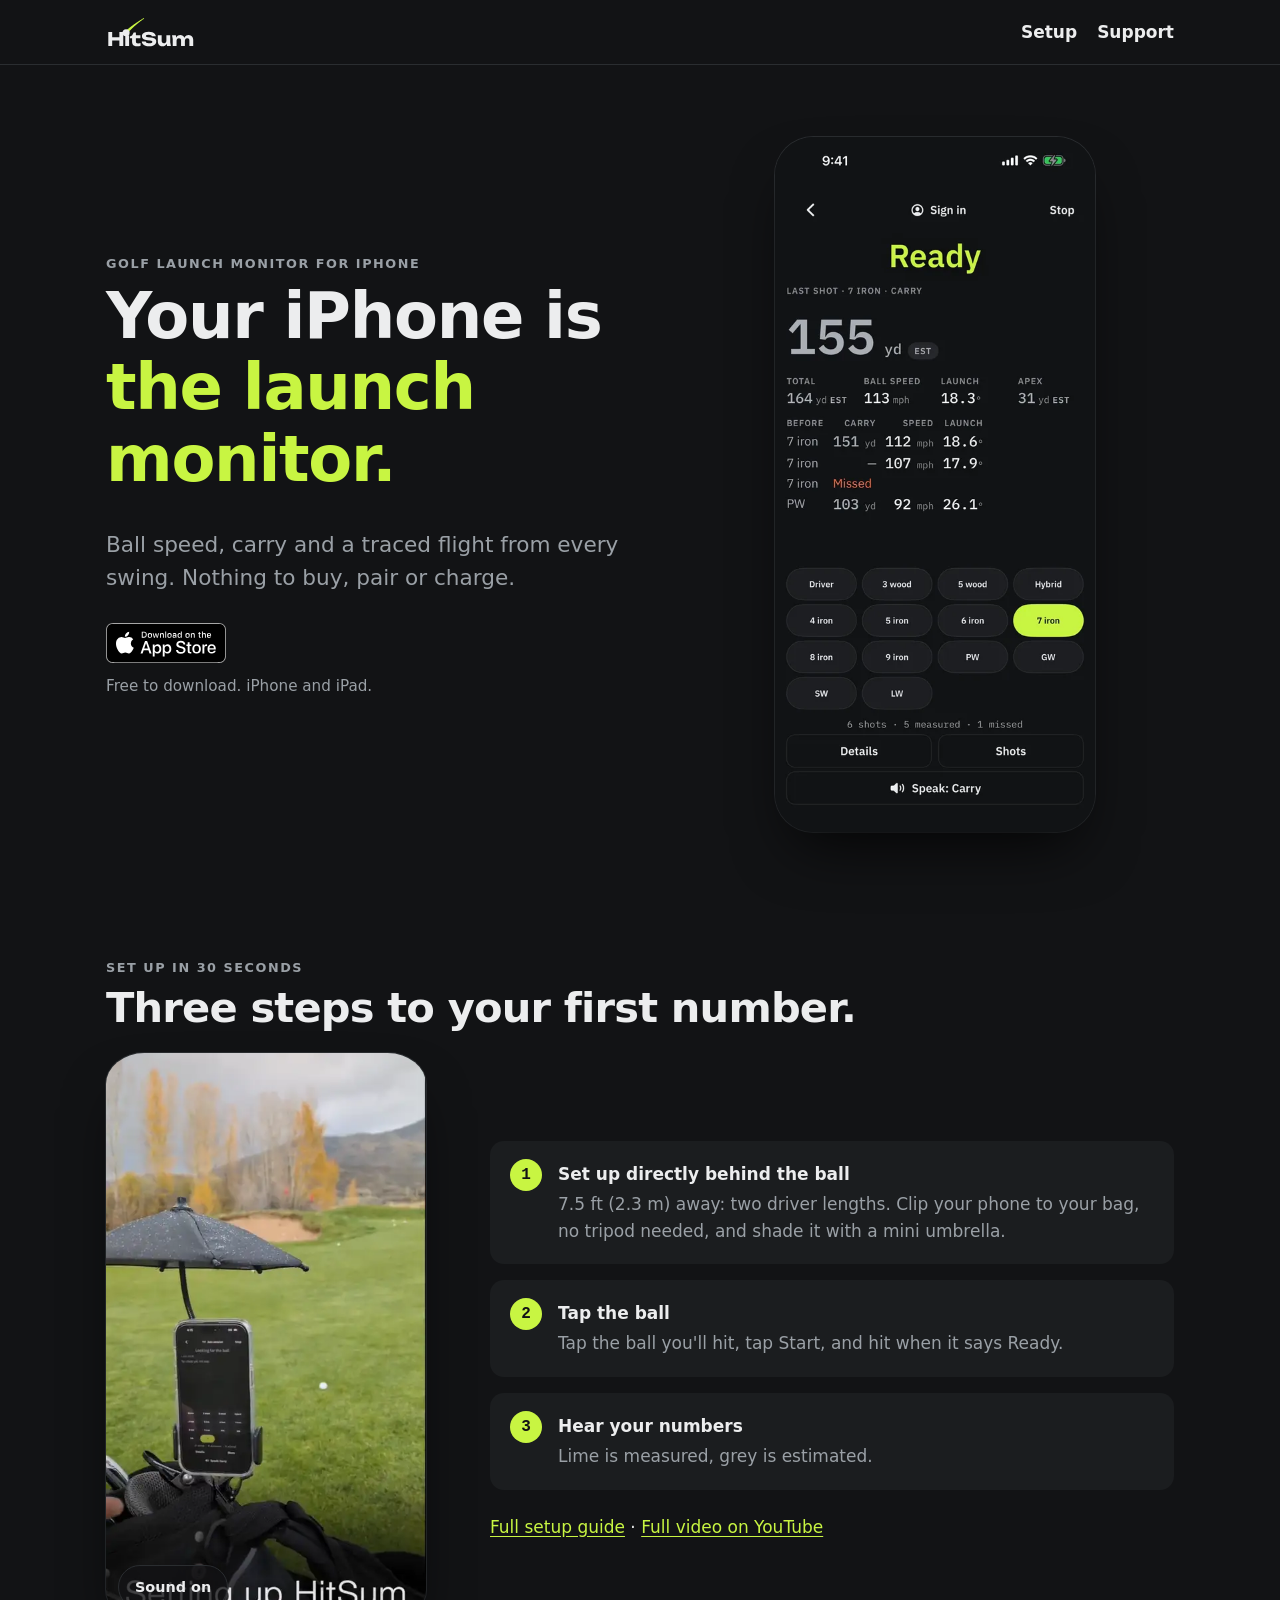
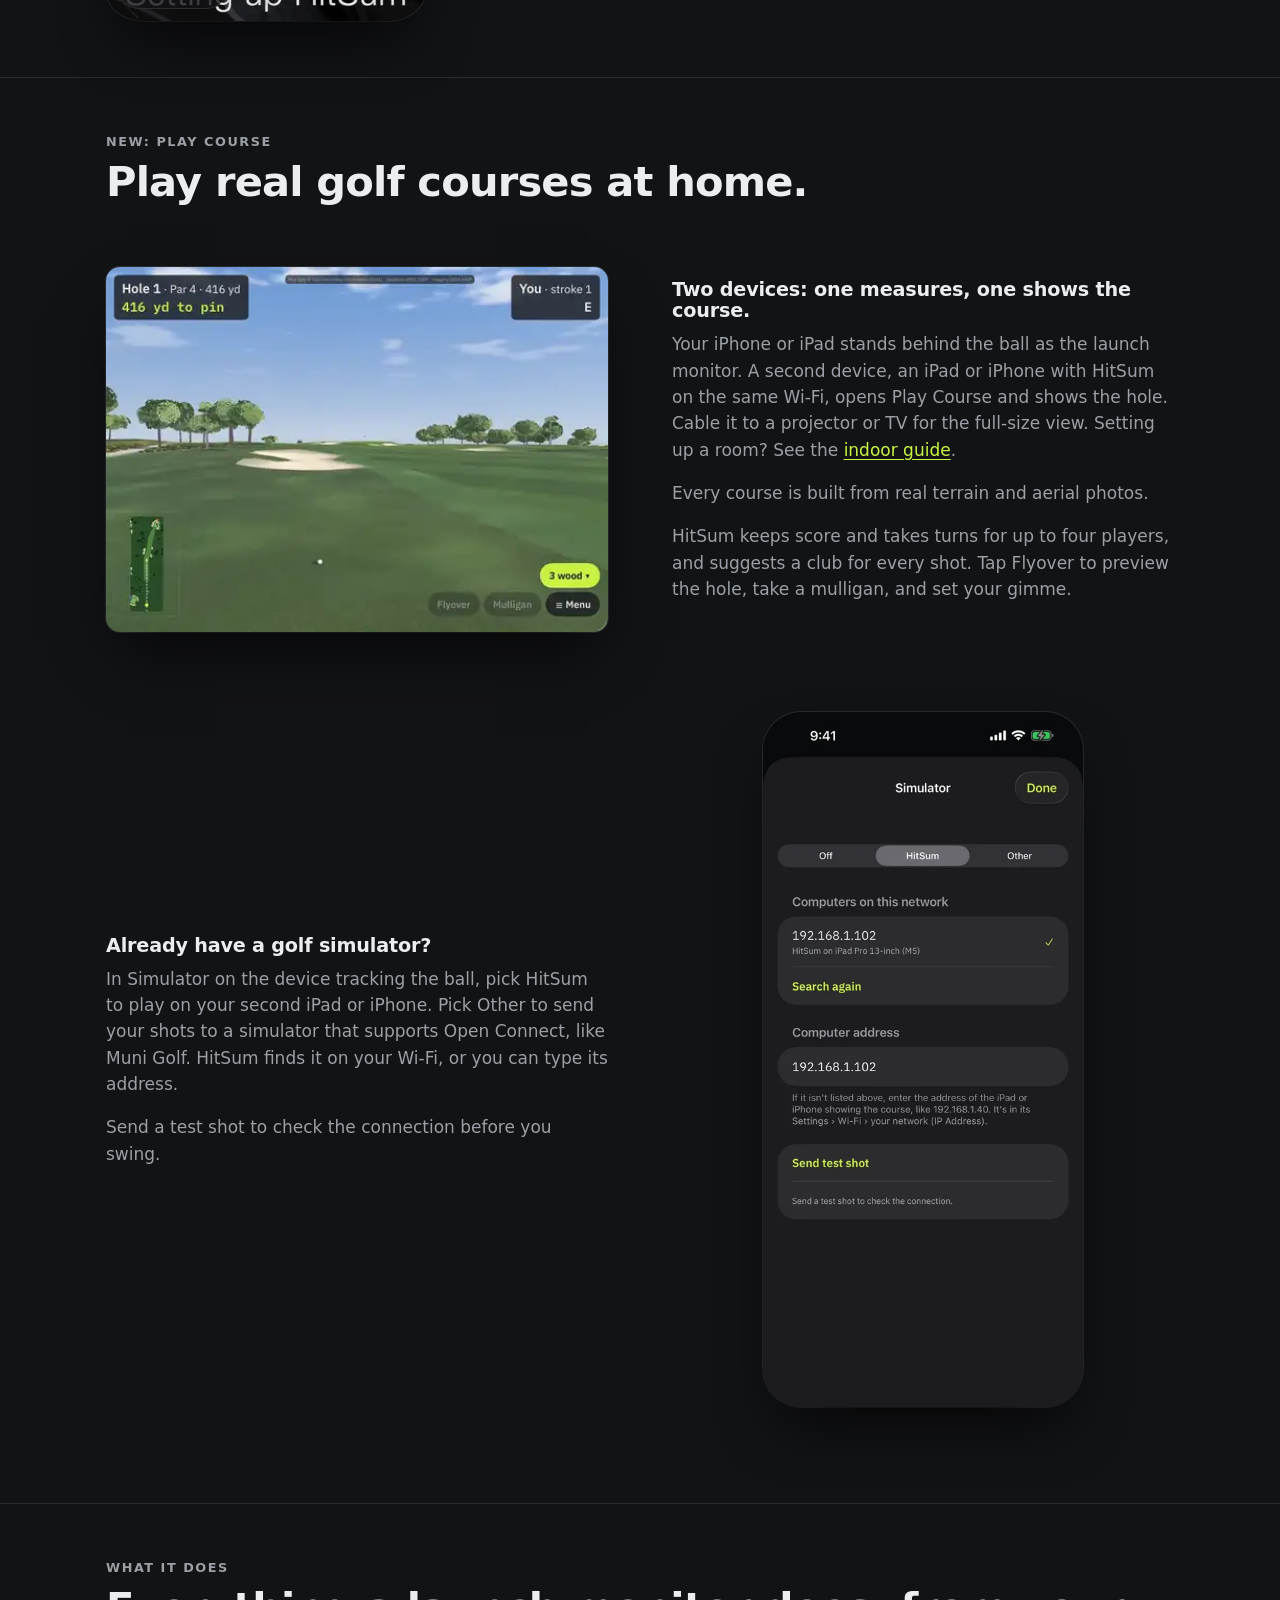
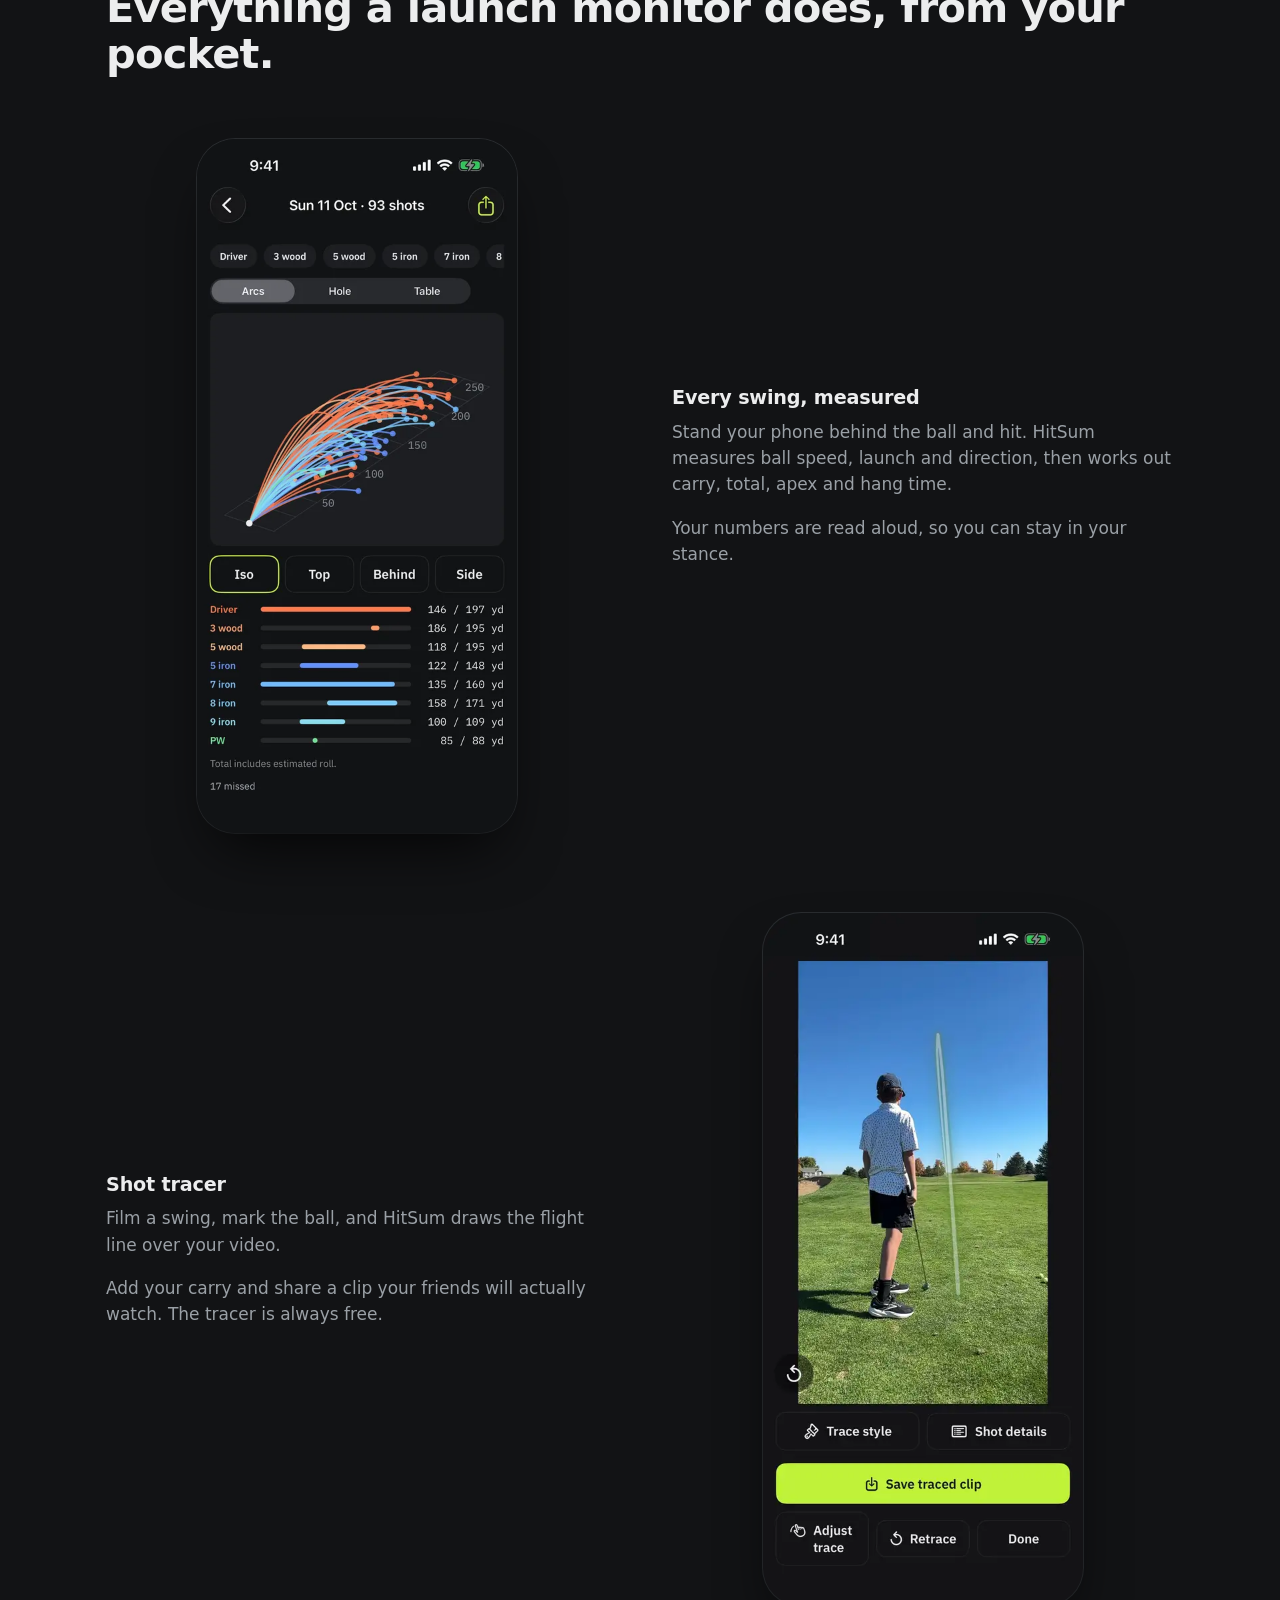
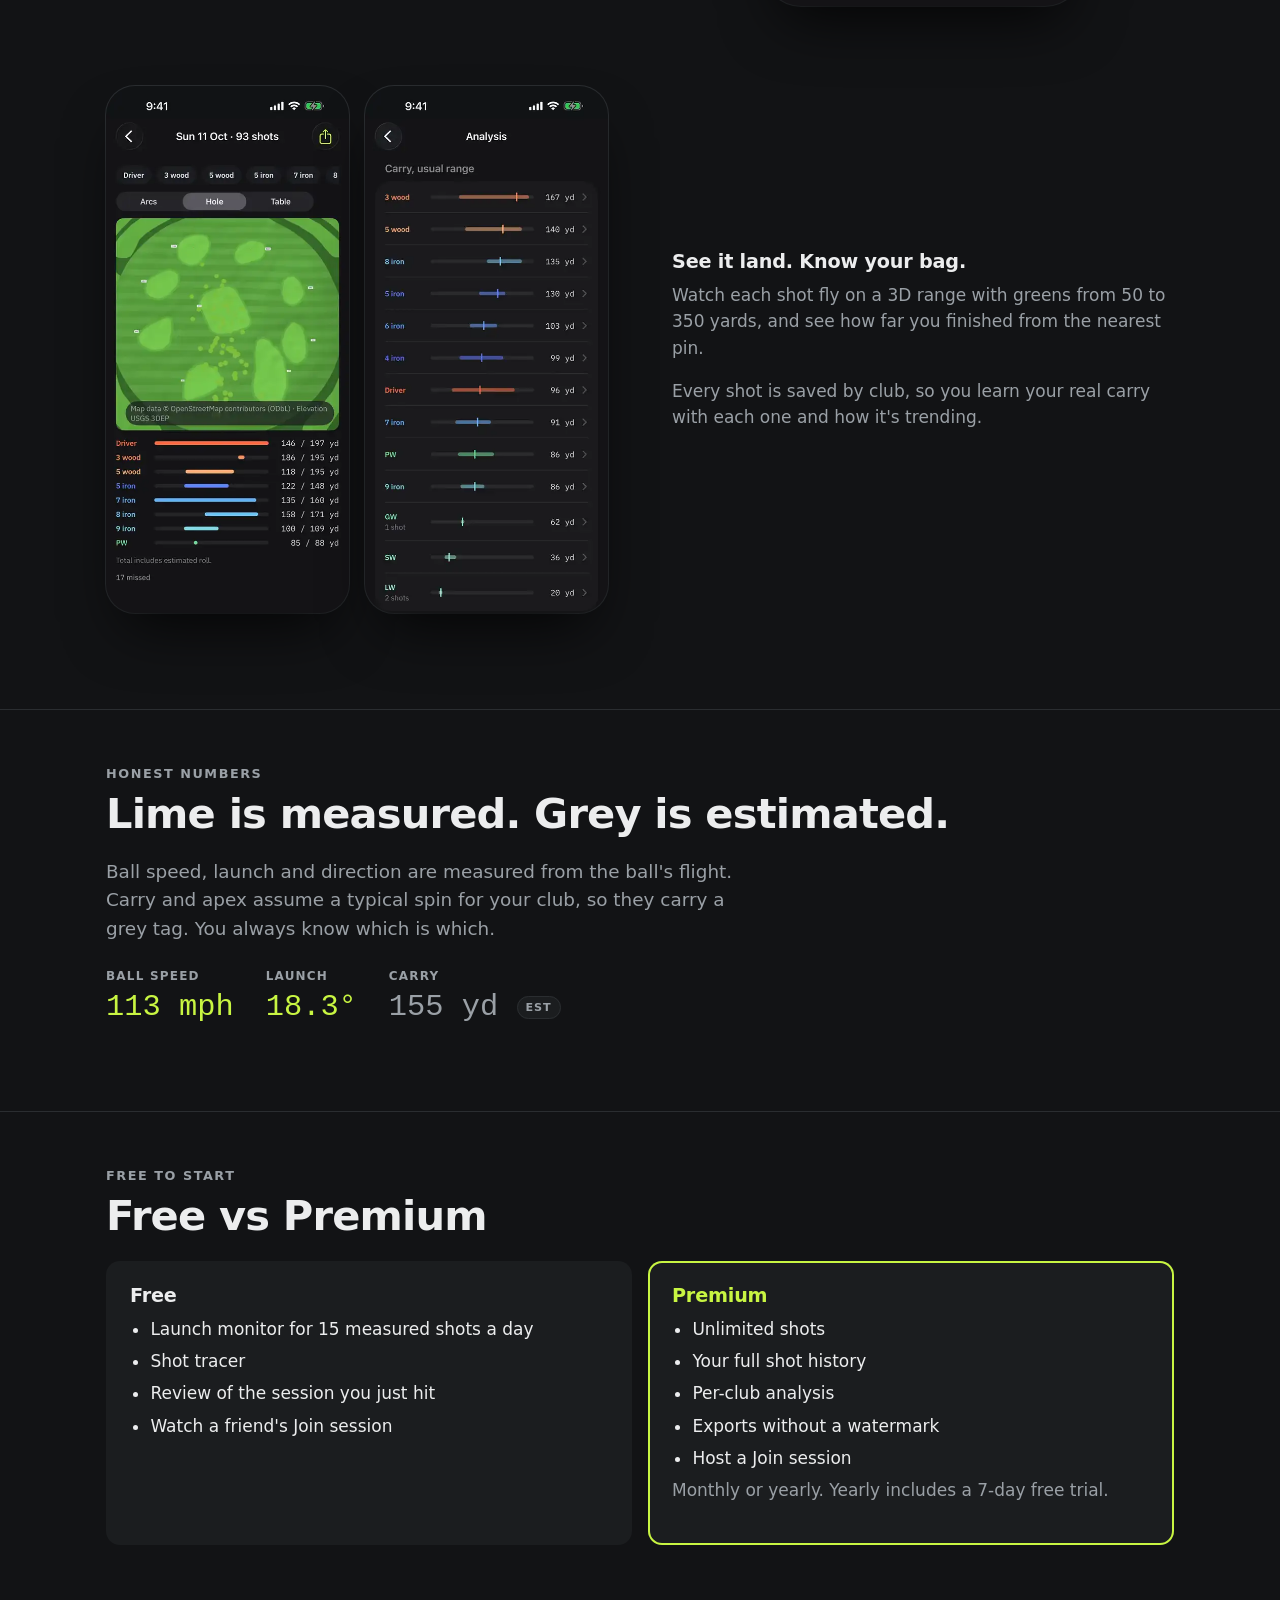
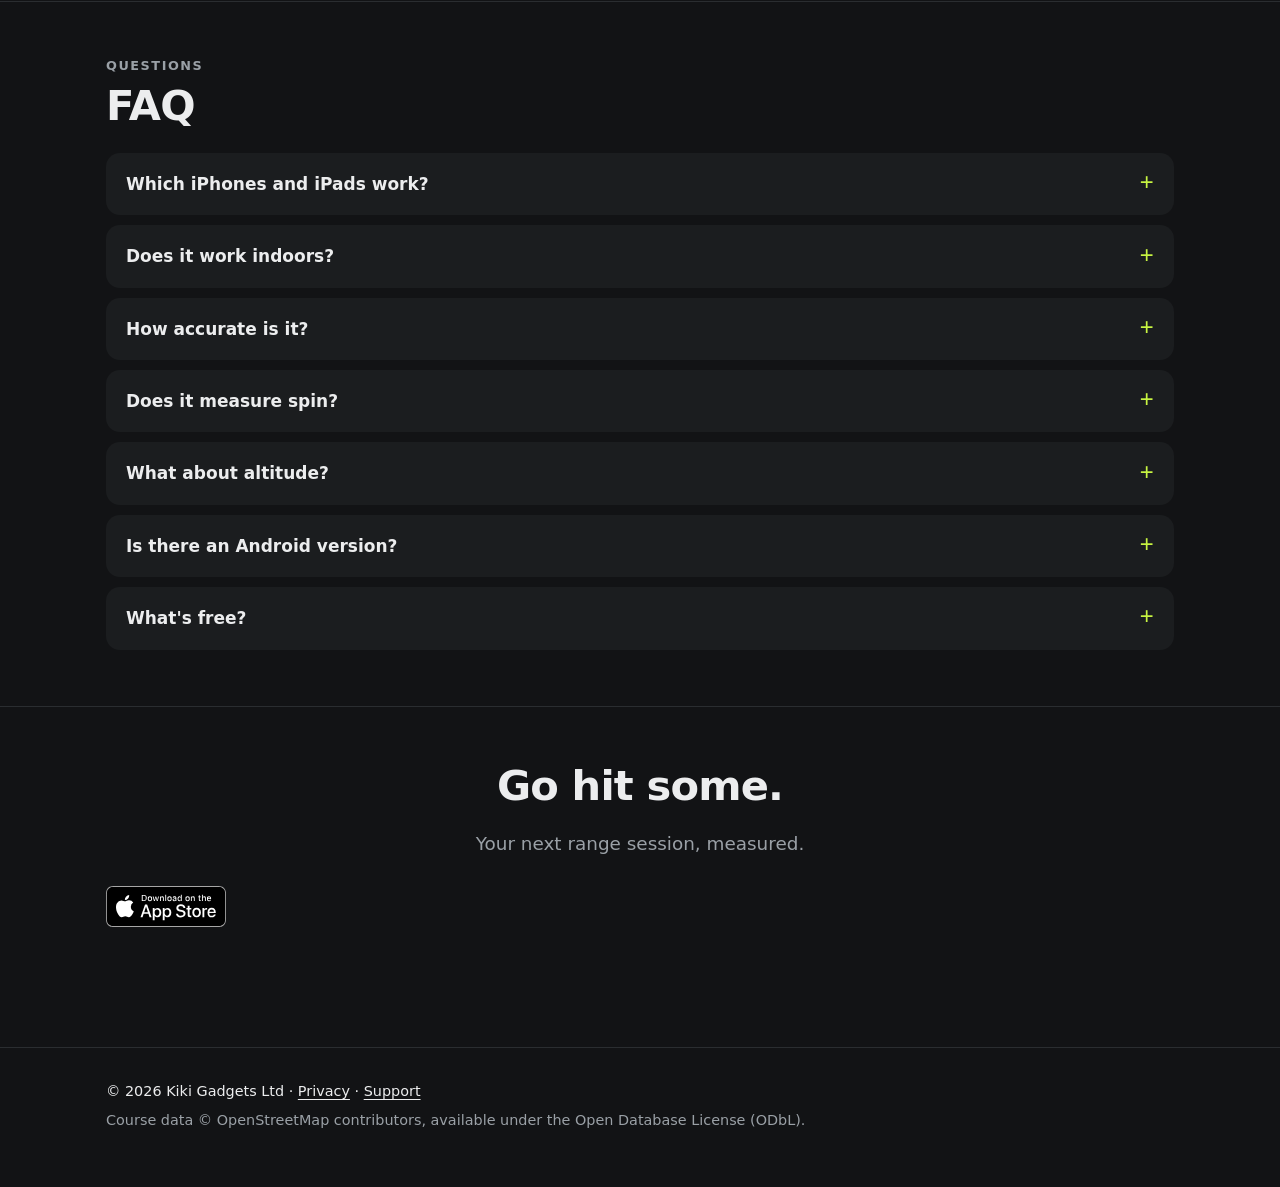
==== commit 8b8e5d0c: "release: App Store badge on every install button, Smart App Banner, JSON-LD download links Co-Author" ====
--- a/index.html
+++ b/index.html
@@ -2,6 +2,7 @@
 <html lang="en">
 <head>
 <meta charset="utf-8">
+<meta name="apple-itunes-app" content="app-id=6813047446">
 <meta name="viewport" content="width=device-width, initial-scale=1">
 <title>HitSum: your iPhone is the golf launch monitor</title>
 <meta name="description" content="Ball speed, launch and carry from every swing, measured from your iPhone's camera. Shot tracer and 3D range included. Free to start.">
@@ -19,7 +20,7 @@
 <link rel="stylesheet" href="/style.css">
 <script src="/assets/js/motion.js" defer></script>
 <script type="application/ld+json">
-{"@context":"https://schema.org","@type":"SoftwareApplication","name":"HitSum","operatingSystem":"iOS","applicationCategory":"SportsApplication","offers":{"@type":"Offer","price":"0","priceCurrency":"USD"},"publisher":{"@type":"Organization","name":"Kiki Gadgets Ltd"}}
+{"@context":"https://schema.org","@type":"SoftwareApplication","name":"HitSum","operatingSystem":"iOS","applicationCategory":"SportsApplication","downloadUrl":"https://apps.apple.com/app/id6813047446","installUrl":"https://apps.apple.com/app/id6813047446","offers":{"@type":"Offer","price":"0","priceCurrency":"USD"},"publisher":{"@type":"Organization","name":"Kiki Gadgets Ltd"}}
 </script>
 <!-- Cloudflare Web Analytics -->
 <script type="module" src="https://static.cloudflareinsights.com/beacon.min.js" data-cf-beacon='{"token": "250723533f0d4c768547b3042f52fd99"}'></script>
@@ -38,7 +39,7 @@
       <p class="lede">Ball speed, carry and a traced flight from every swing. Nothing to buy, pair or charge.</p>
       <div class="cta">
         <!-- CTA:BEGIN -->
-        <span class="cta-pill">Coming soon to the <span class="nowrap">App Store</span></span>
+        <a href="https://apps.apple.com/app/id6813047446"><img src="/assets/badges/app-store-badge.svg" alt="Download on the App Store" width="120" height="40"></a>
         <!-- CTA:END -->
         <p class="cta-note">Free to download. iPhone and iPad.</p>
       </div>
@@ -214,7 +215,7 @@
         <details id="faq-iphones"><summary>Which iPhones and iPads work?</summary>
           <p>The launch monitor works best on iPhone 12 or later, and it runs on iPad too. Older iPhones and iPads running iOS 17.2 or later can watch a friend's Join session.</p></details>
         <details id="faq-indoors"><summary>Does it work indoors?</summary>
-          <p>Yes. Set up 8 to 10 ft from your net or screen, in bright, even light.</p></details>
+          <p>Yes. Set up 8 to 10 ft from your net or screen, with a light aimed straight down at the ball. See the <a href="/indoor/">indoor guide</a>.</p></details>
         <details id="faq-accuracy"><summary>How accurate is it?</summary>
           <p>Ball speed, launch and direction are measured from the ball's flight. Carry and apex assume a typical spin for your club, so they're marked as estimates. Measure your distance to the ball: it scales every number.</p></details>
         <details id="faq-spin"><summary>Does it measure spin?</summary>
@@ -235,7 +236,7 @@
       <p class="lede" style="margin-inline:auto">Your next range session, measured.</p>
       <div class="cta">
         <!-- CTA:BEGIN -->
-        <span class="cta-pill">Coming soon to the <span class="nowrap">App Store</span></span>
+        <a href="https://apps.apple.com/app/id6813047446"><img src="/assets/badges/app-store-badge.svg" alt="Download on the App Store" width="120" height="40"></a>
         <!-- CTA:END -->
       </div>
     </div>
